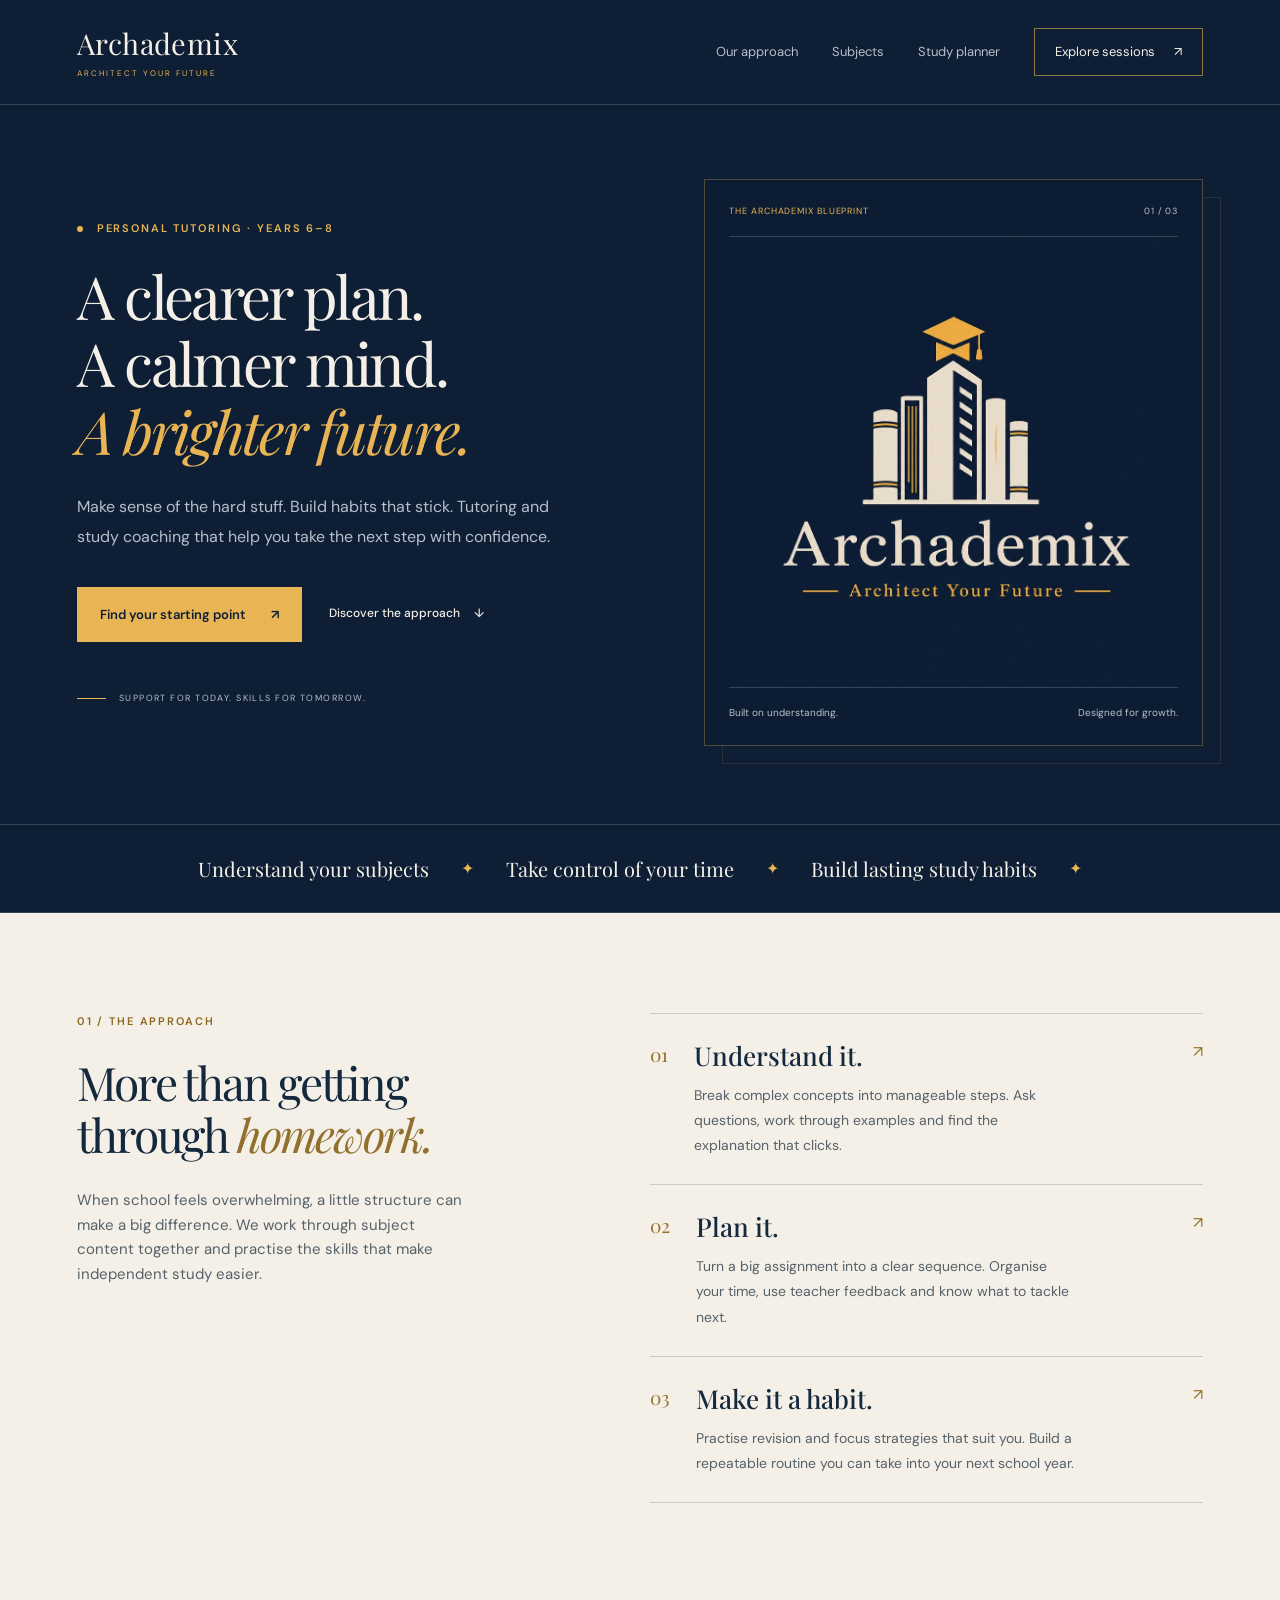
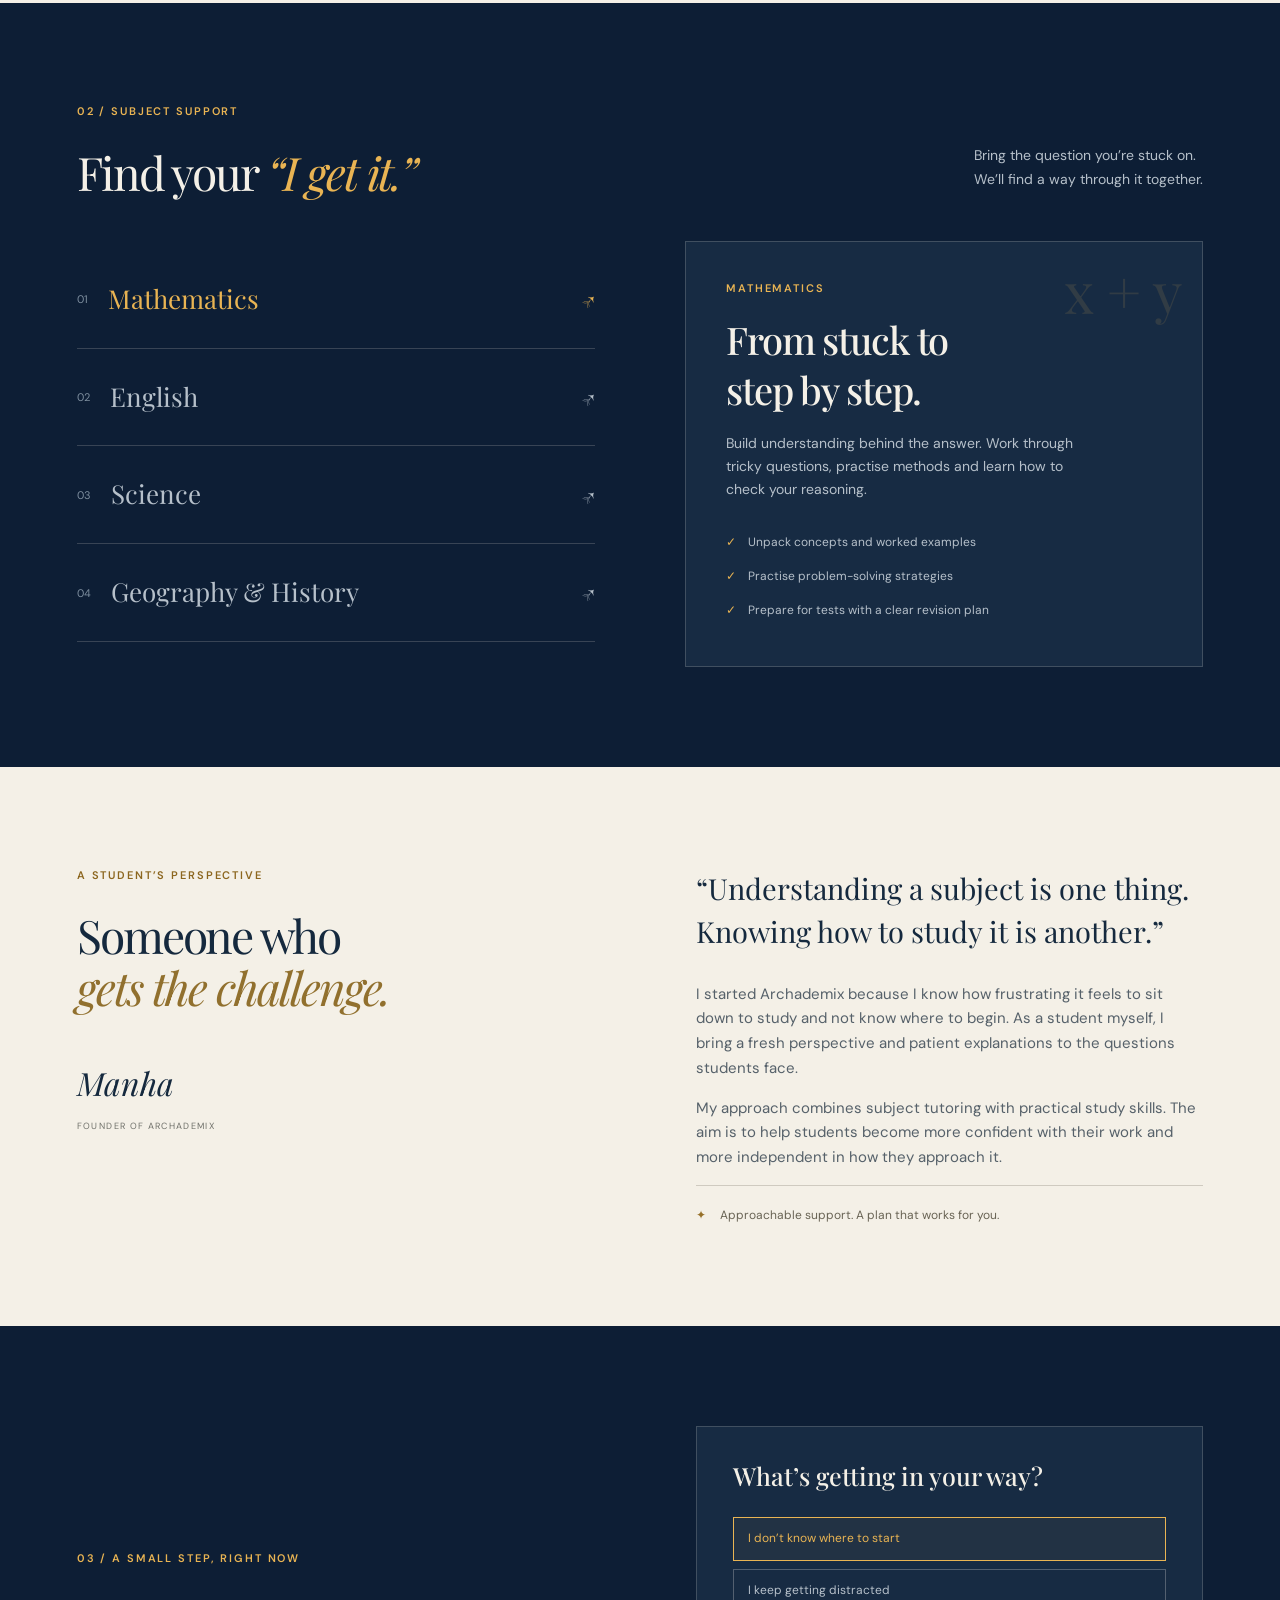
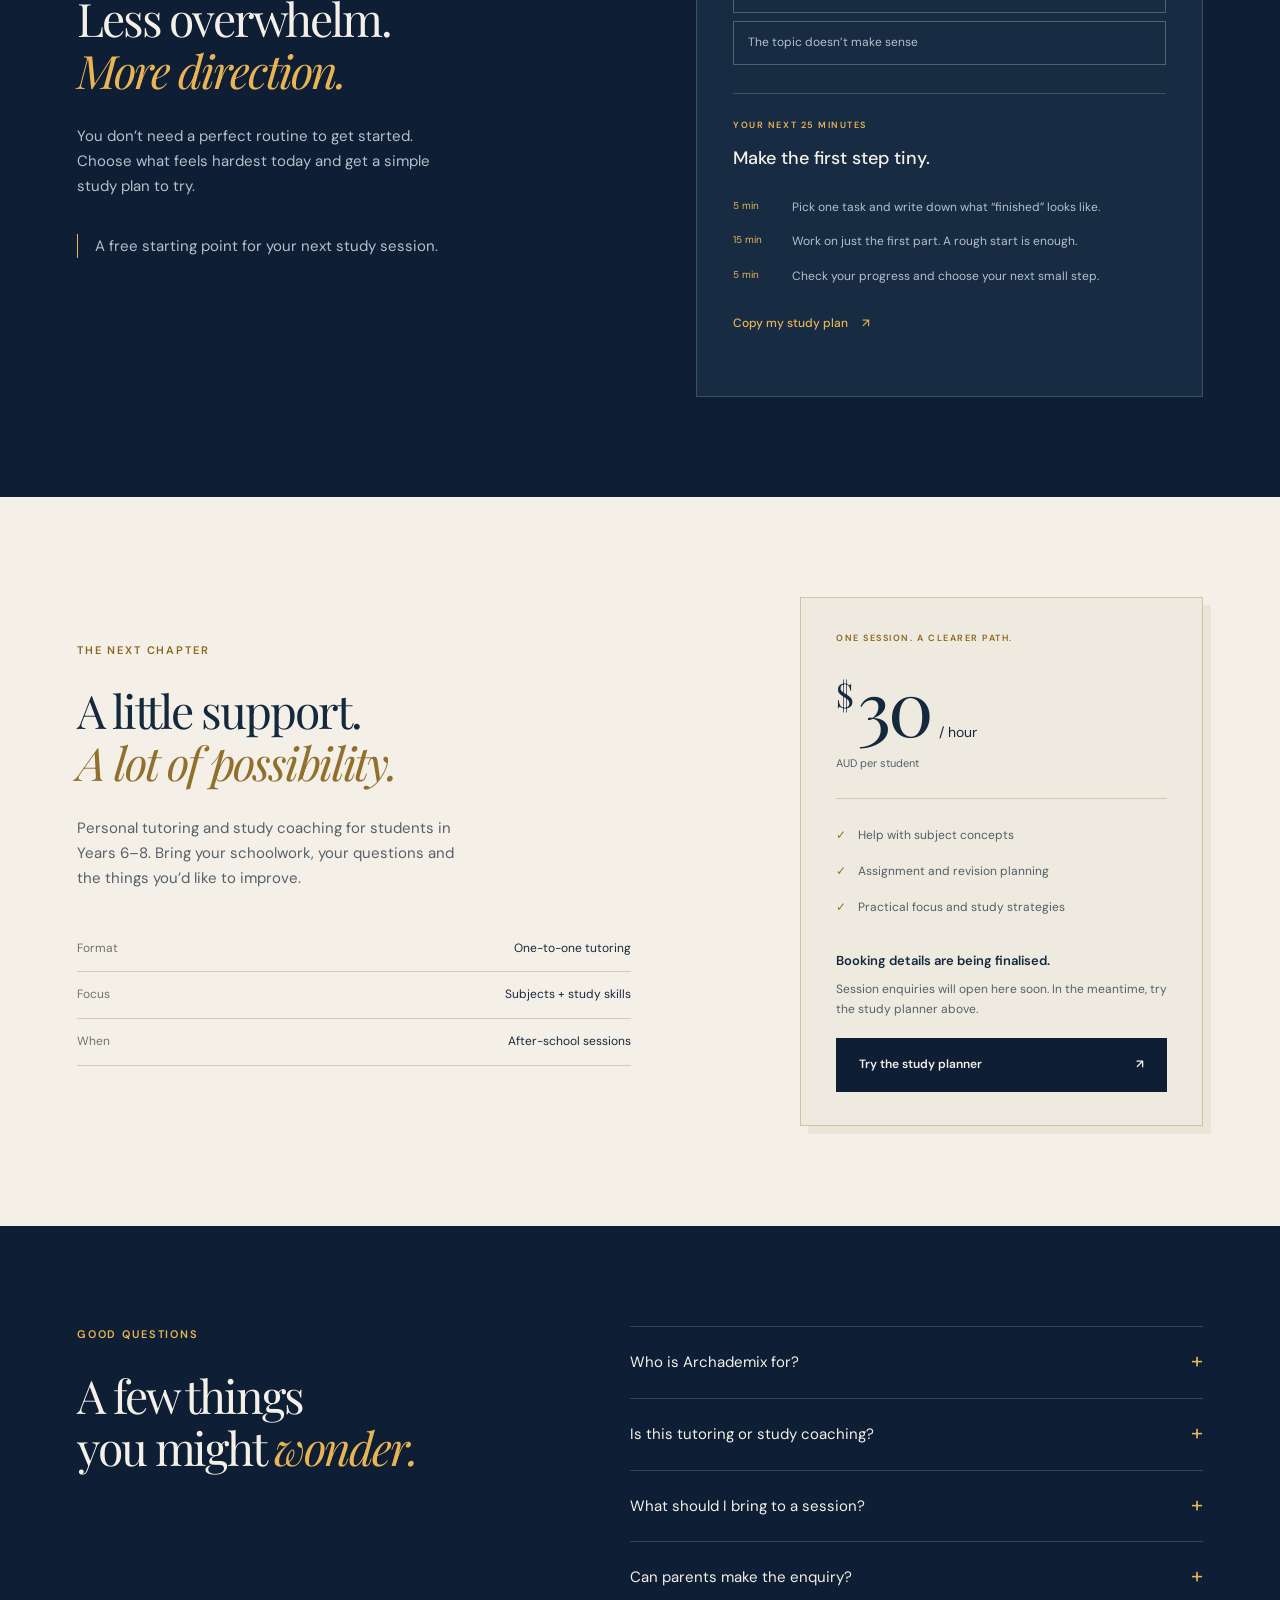
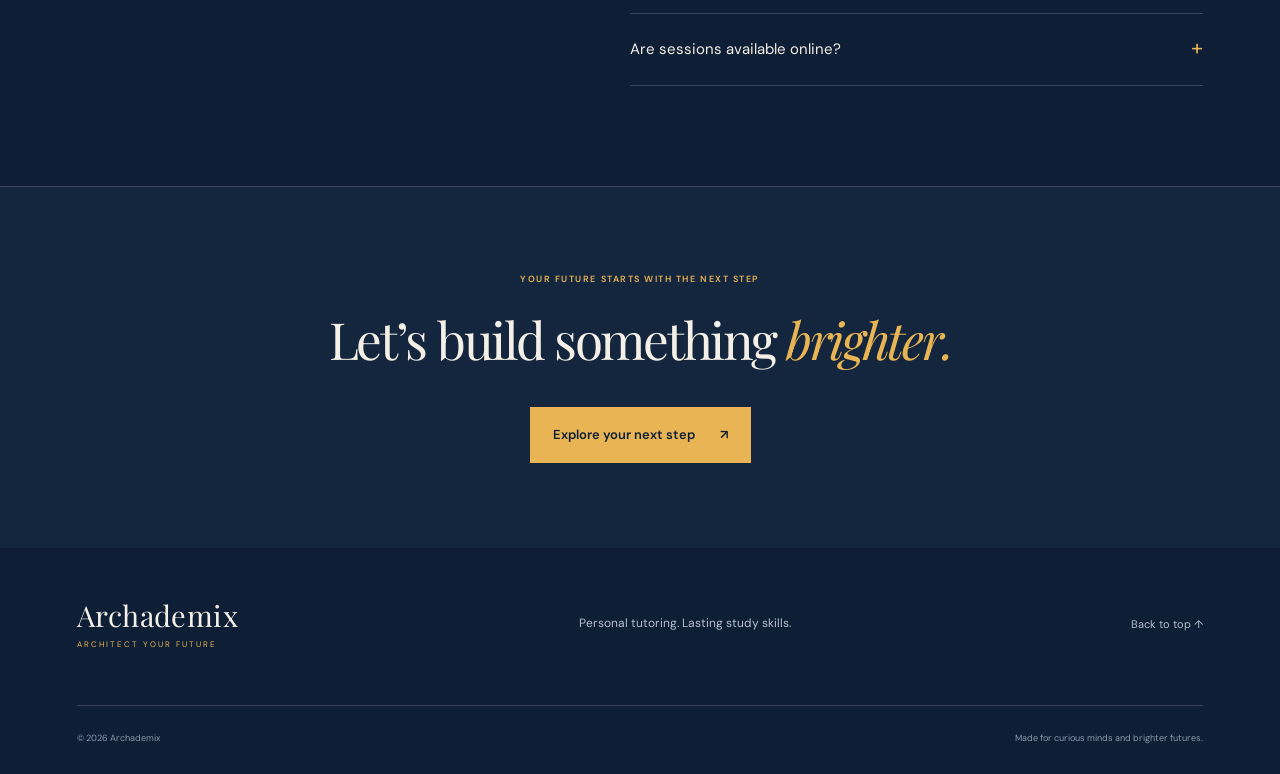
==== index.html @ 052a2790 "Build Archademix tutoring website with branded responsive design" ====
<!doctype html>
<html lang="en-AU">
<head>
  <meta charset="utf-8">
  <meta name="viewport" content="width=device-width, initial-scale=1">
  <meta name="theme-color" content="#0d1e35">
  <meta name="description" content="Archademix combines personal tutoring with study coaching for Years 6–8. Understand your subjects, organise assignments and build confidence.">
  <meta property="og:title" content="Archademix | Architect your future">
  <meta property="og:description" content="A clearer plan. A calmer mind. Tutoring and study coaching for Years 6–8.">
  <meta property="og:type" content="website">
  <meta property="og:url" content="https://mdabashar.github.io/archademix/">
  <meta property="og:image" content="https://mdabashar.github.io/archademix/assets/archademix-logo.jpg">
  <title>Archademix | Architect your future</title>
  <link rel="icon" href="assets/archademix-logo.jpg" type="image/jpeg">
  <link rel="stylesheet" href="styles.css">
  <script src="script.js" defer></script>
</head>
<body>
  <a class="skip-link" href="#main">Skip to content</a>
  <header class="site-header">
    <a class="wordmark" href="#home" aria-label="Archademix home">Archademix<span>ARCHITECT YOUR FUTURE</span></a>
    <button class="menu-toggle" aria-expanded="false" aria-controls="navigation">Menu <span aria-hidden="true">☰</span></button>
    <nav id="navigation" aria-label="Main navigation">
      <a href="#approach">Our approach</a><a href="#subjects">Subjects</a><a href="#study-plan">Study planner</a><a class="nav-cta" href="#sessions">Explore sessions <span aria-hidden="true">↗</span></a>
    </nav>
  </header>
  <main id="main">
    <section class="hero section-wrap" id="home">
      <div class="hero-copy">
        <p class="eyebrow"><span class="gold-dot"></span> PERSONAL TUTORING · YEARS 6–8</p>
        <h1>A clearer plan.<br>A calmer mind.<br><em>A brighter future.</em></h1>
        <p class="hero-description">Make sense of the hard stuff. Build habits that stick. Tutoring and study coaching that help you take the next step with confidence.</p>
        <div class="hero-actions"><a class="button button-gold" href="#sessions">Find your starting point <span aria-hidden="true">↗</span></a><a class="text-link" href="#approach">Discover the approach <span aria-hidden="true">↓</span></a></div>
        <div class="hero-caption"><span class="caption-line"></span> SUPPORT FOR TODAY. SKILLS FOR TOMORROW.</div>
      </div>
      <div class="hero-art">
        <div class="art-top"><span>THE ARCHademix BLUEPRINT</span><span aria-hidden="true">01 / 03</span></div>
        <img src="assets/archademix-logo.jpg" width="920" height="920" alt="Archademix logo: a gold graduation cap above an ivory tower of books, with the words Architect Your Future" fetchpriority="high">
        <div class="art-bottom"><span>Built on understanding.</span><span>Designed for growth.</span></div>
      </div>
    </section>
    <div class="promise-strip"><span>Understand your subjects</span><span aria-hidden="true">✦</span><span>Take control of your time</span><span aria-hidden="true">✦</span><span>Build lasting study habits</span><span aria-hidden="true">✦</span></div>
    <section class="approach section-wrap light-section" id="approach">
      <div class="section-intro"><p class="eyebrow">01 / THE APPROACH</p><h2>More than getting<br>through <em>homework.</em></h2><p>When school feels overwhelming, a little structure can make a big difference. We work through subject content together and practise the skills that make independent study easier.</p></div>
      <div class="approach-steps">
        <article><span class="step-index">01</span><div><h3>Understand it.</h3><p>Break complex concepts into manageable steps. Ask questions, work through examples and find the explanation that clicks.</p></div><span class="step-symbol" aria-hidden="true">↗</span></article>
        <article><span class="step-index">02</span><div><h3>Plan it.</h3><p>Turn a big assignment into a clear sequence. Organise your time, use teacher feedback and know what to tackle next.</p></div><span class="step-symbol" aria-hidden="true">↗</span></article>
        <article><span class="step-index">03</span><div><h3>Make it a habit.</h3><p>Practise revision and focus strategies that suit you. Build a repeatable routine you can take into your next school year.</p></div><span class="step-symbol" aria-hidden="true">↗</span></article>
      </div>
    </section>
    <section class="subjects section-wrap" id="subjects">
      <div class="section-heading"><div><p class="eyebrow">02 / SUBJECT SUPPORT</p><h2>Find your <em>“I get it.”</em></h2></div><p>Bring the question you’re stuck on.<br>We’ll find a way through it together.</p></div>
      <div class="subject-layout">
        <div class="subject-tabs" role="tablist" aria-label="Tutoring subjects">
          <button id="tab-maths" role="tab" aria-selected="true" aria-controls="subject-panel" data-subject="maths" tabindex="0"><span>01</span> Mathematics <span aria-hidden="true">↗</span></button>
          <button id="tab-english" role="tab" aria-selected="false" aria-controls="subject-panel" data-subject="english" tabindex="-1"><span>02</span> English <span aria-hidden="true">↗</span></button>
          <button id="tab-science" role="tab" aria-selected="false" aria-controls="subject-panel" data-subject="science" tabindex="-1"><span>03</span> Science <span aria-hidden="true">↗</span></button>
          <button id="tab-humanities" role="tab" aria-selected="false" aria-controls="subject-panel" data-subject="humanities" tabindex="-1"><span>04</span> Geography &amp; History <span aria-hidden="true">↗</span></button>
        </div>
        <div class="subject-panel" id="subject-panel" role="tabpanel" aria-labelledby="tab-maths" tabindex="0">
          <span class="subject-motif" aria-hidden="true">x + y</span><p class="eyebrow" id="subject-label">MATHEMATICS</p><h3 id="subject-title">From stuck to<br>step by step.</h3><p id="subject-description">Build understanding behind the answer. Work through tricky questions, practise methods and learn how to check your reasoning.</p><ul id="subject-list"><li>Unpack concepts and worked examples</li><li>Practise problem-solving strategies</li><li>Prepare for tests with a clear revision plan</li></ul>
        </div>
      </div>
    </section>
    <section class="founder section-wrap light-section" id="about">
      <div class="founder-heading"><p class="eyebrow">A STUDENT’S PERSPECTIVE</p><h2>Someone who<br><em>gets the challenge.</em></h2><div class="founder-signature">Manha<span>FOUNDER OF ARCHADEMIX</span></div></div>
      <div class="founder-story"><p class="large-copy">“Understanding a subject is one thing. Knowing how to study it is another.”</p><p>I started Archademix because I know how frustrating it feels to sit down to study and not know where to begin. As a student myself, I bring a fresh perspective and patient explanations to the questions students face.</p><p>My approach combines subject tutoring with practical study skills. The aim is to help students become more confident with their work and more independent in how they approach it.</p><div class="founder-note"><span aria-hidden="true">✦</span> Approachable support. A plan that works for you.</div></div>
    </section>
    <section class="planner section-wrap" id="study-plan">
      <div class="planner-copy"><p class="eyebrow">03 / A SMALL STEP, RIGHT NOW</p><h2>Less overwhelm.<br><em>More direction.</em></h2><p>You don’t need a perfect routine to get started. Choose what feels hardest today and get a simple study plan to try.</p><p class="planner-footnote">A free starting point for your next study session.</p></div>
      <div class="planner-tool"><h3>What’s getting in your way?</h3><div class="focus-options" role="group" aria-label="Choose your study challenge"><button class="selected" data-focus="start" aria-pressed="true">I don’t know where to start</button><button data-focus="focus" aria-pressed="false">I keep getting distracted</button><button data-focus="understand" aria-pressed="false">The topic doesn’t make sense</button></div><div class="plan-result" aria-live="polite"><p class="eyebrow">YOUR NEXT 25 MINUTES</p><h4 id="plan-title">Make the first step tiny.</h4><ol id="plan-steps"><li><span>5 min</span> Pick one task and write down what “finished” looks like.</li><li><span>15 min</span> Work on just the first part. A rough start is enough.</li><li><span>5 min</span> Check your progress and choose your next small step.</li></ol></div><button class="text-link copy-plan" id="copy-plan">Copy my study plan <span aria-hidden="true">↗</span></button><p class="copy-status" id="copy-status" role="status"></p></div>
    </section>
    <section class="sessions section-wrap light-section" id="sessions">
      <div class="sessions-copy"><p class="eyebrow">THE NEXT CHAPTER</p><h2>A little support.<br><em>A lot of possibility.</em></h2><p>Personal tutoring and study coaching for students in Years 6–8. Bring your schoolwork, your questions and the things you’d like to improve.</p><dl class="session-details"><div><dt>Format</dt><dd>One-to-one tutoring</dd></div><div><dt>Focus</dt><dd>Subjects + study skills</dd></div><div><dt>When</dt><dd>After-school sessions</dd></div></dl></div>
      <div class="pricing"><p class="eyebrow">ONE SESSION. A CLEARER PATH.</p><p class="price"><span>$</span>30<span>/ hour</span></p><p class="price-currency">AUD per student</p><hr><ul><li>Help with subject concepts</li><li>Assignment and revision planning</li><li>Practical focus and study strategies</li></ul><div id="contact-area"><p class="launch-note">Booking details are being finalised.</p><p class="launch-description">Session enquiries will open here soon. In the meantime, try the study planner above.</p><a class="button button-navy" href="#study-plan">Try the study planner <span aria-hidden="true">↗</span></a></div></div>
    </section>
    <section class="faq section-wrap" id="faq"><div><p class="eyebrow">GOOD QUESTIONS</p><h2>A few things<br>you might <em>wonder.</em></h2></div><div class="faq-list"><details><summary>Who is Archademix for?<span aria-hidden="true">+</span></summary><p>Students in Years 6–8 who would like support with their subjects, assignments, organisation or study routines. We start with what the student needs help with.</p></details><details><summary>Is this tutoring or study coaching?<span aria-hidden="true">+</span></summary><p>Both. Sessions combine explanations and practice in school subjects with ways to plan assignments, organise revision and build useful study habits.</p></details><details><summary>What should I bring to a session?<span aria-hidden="true">+</span></summary><p>Bring the schoolwork you’d like to focus on, relevant class notes, assignment instructions and any teacher feedback. A specific question or goal is a great starting point.</p></details><details><summary>Can parents make the enquiry?<span aria-hidden="true">+</span></summary><p>Yes. Parents and carers are welcome to discuss the student’s goals and session arrangements. Booking and contact information will be published here once finalised.</p></details><details><summary>Are sessions available online?<span aria-hidden="true">+</span></summary><p>The initial focus is face-to-face tutoring after school. Online sessions may be explored in the future. Please confirm the available format before arranging a session.</p></details></div></section>
    <section class="closing section-wrap"><p class="eyebrow">YOUR FUTURE STARTS WITH THE NEXT STEP</p><h2>Let’s build something <em>brighter.</em></h2><a class="button button-gold" href="#sessions">Explore your next step <span aria-hidden="true">↗</span></a></section>
  </main>
  <footer class="section-wrap"><a class="wordmark" href="#home">Archademix<span>ARCHITECT YOUR FUTURE</span></a><p>Personal tutoring. Lasting study skills.</p><a href="#home">Back to top ↑</a><div class="footer-bottom"><span>© <span id="year">2026</span> Archademix</span><span>Made for curious minds and brighter futures.</span></div></footer>
</body>
</html>
---- styles.css ----
@import url('https://fonts.googleapis.com/css2?family=DM+Sans:wght@400;500;600;700&family=Manrope:wght@400;500;600;700&family=Playfair+Display:ital,wght@0,400;0,500;0,600;1,400;1,500&display=swap');
:root{--navy:#0d1e35;--navy-light:#172b43;--ivory:#f4f0e7;--gold:#e9b453;--muted:#b6c0ca;--ink:#15293e;--line:rgba(238,233,223,.19);--serif:'Playfair Display',Georgia,serif;--sans:'DM Sans',Arial,sans-serif}
*{box-sizing:border-box}html{scroll-behavior:smooth;scroll-padding-top:100px}body{margin:0;background:var(--navy);color:var(--ivory);font-family:var(--sans);font-size:16px;line-height:1.65}button,a{-webkit-tap-highlight-color:transparent}button{font:inherit}a{color:inherit;text-decoration:none}button{cursor:pointer}button:focus-visible,a:focus-visible,summary:focus-visible,[tabindex]:focus-visible{outline:3px solid var(--gold);outline-offset:6px}h1,h2,h3,h4,p{margin-top:0}h1,h2{font-family:var(--serif);font-weight:400;letter-spacing:-.045em;line-height:1.13}h1{font-size:clamp(48px,4.65vw,76px);margin-bottom:28px}h2{font-size:clamp(39px,3.6vw,56px);margin-bottom:28px}h3{font-size:23px;line-height:1.3;font-weight:500}em{font-weight:400;color:var(--gold)}p{color:var(--muted)}.section-wrap{padding:100px max(6vw,calc((100vw - 1280px)/2));}.eyebrow{font-size:11px;font-weight:600;letter-spacing:.17em;line-height:1.6;color:var(--gold);margin-bottom:25px}.site-header{display:flex;justify-content:space-between;align-items:center;padding:26px 6vw;border-bottom:1px solid var(--line);background:var(--navy);gap:30px}.wordmark{font-family:var(--serif);font-size:29px;line-height:1.2;letter-spacing:.015em;white-space:nowrap}.wordmark span{display:block;font-family:var(--sans);font-size:8px;letter-spacing:.25em;color:var(--gold);margin-top:8px}.site-header nav{display:flex;align-items:center;gap:34px;font-size:13px}.site-header nav a:not(.nav-cta){color:var(--muted)}.site-header nav a:hover{color:var(--gold)}.nav-cta{border:1px solid rgba(233,180,83,.6);padding:12px 20px}.nav-cta span{margin-left:16px}.menu-toggle{display:none}.skip-link{position:absolute;top:-100px;left:20px;z-index:20;background:var(--gold);color:var(--navy);padding:12px}.skip-link:focus{top:10px}.hero{display:grid;grid-template-columns:1.1fr 1fr;gap:7%;align-items:center;padding-top:74px;padding-bottom:78px}.gold-dot{display:inline-block;width:6px;height:6px;background:var(--gold);border-radius:50%;margin-right:9px;vertical-align:middle}.hero-description{max-width:490px;font-size:16px;line-height:1.9}.hero-actions{display:flex;flex-wrap:wrap;gap:27px;align-items:center;margin-top:34px}.button{display:inline-flex;align-items:center;justify-content:space-between;gap:25px;padding:16px 22px;font-size:13px;font-weight:600;border:1px solid transparent;transition:background .2s,transform .2s}.button:hover{transform:translateY(-2px)}.button-gold{background:var(--gold);color:var(--navy)}.button-gold:hover{background:#f2c475}.text-link{display:inline-flex;gap:14px;align-items:center;font-size:12px;font-weight:500;border:0;background:none;color:var(--ivory);padding:0;transition:color .2s}.text-link:hover{color:var(--gold)}.hero-caption{display:flex;gap:13px;align-items:center;font-size:9px;letter-spacing:.16em;color:var(--muted);margin-top:49px}.caption-line{width:29px;height:1px;background:var(--gold)}.hero-art{position:relative;border:1px solid rgba(233,180,83,.3);padding:24px;background:#0c1d33;box-shadow:18px 18px 0 -1px var(--navy),18px 18px 0 0 rgba(233,180,83,.13)}.hero-art img{display:block;width:100%;height:auto}.art-top,.art-bottom{display:flex;justify-content:space-between;gap:15px;font-size:9px;letter-spacing:.1em;color:#bbc1c7}.art-top{text-transform:uppercase;border-bottom:1px solid var(--line);padding-bottom:17px}.art-top span:first-child{color:var(--gold)}.art-bottom{border-top:1px solid var(--line);padding-top:17px;font-size:10px;letter-spacing:0}.promise-strip{border-top:1px solid var(--line);border-bottom:1px solid var(--line);display:flex;gap:32px;align-items:center;justify-content:center;padding:27px 5vw;font-family:var(--serif);font-size:20px}.promise-strip span:nth-child(even){color:var(--gold);font-size:16px}.light-section{background:var(--ivory);color:var(--ink)}.light-section p{color:#56616a}.light-section .eyebrow{color:#8c661f}.light-section em{color:#91702e}.approach{display:grid;grid-template-columns:1fr 1.2fr;gap:10%}.section-intro>p:last-child{max-width:390px;font-size:15px}.approach-steps article{display:flex;gap:26px;border-top:1px solid #cfcac0;padding:25px 0 26px}.approach-steps article:last-child{border-bottom:1px solid #cfcac0}.step-index{font-family:var(--serif);font-size:19px;color:#967029}.step-symbol{margin-left:auto;color:#967029}.approach-steps h3{font-family:var(--serif);font-size:26px;margin:0 0 10px}.approach-steps p{font-size:14px;line-height:1.8;margin:0;max-width:380px}.section-heading{display:flex;justify-content:space-between;align-items:flex-end;gap:45px;margin-bottom:43px}.section-heading h2{margin-bottom:0}.section-heading>p{font-size:14px;margin:0 0 7px}.subject-layout{display:grid;grid-template-columns:1fr 1fr;gap:8%}.subject-tabs{padding-top:10px;display:flex;flex-direction:column}.subject-tabs button{display:flex;align-items:center;gap:20px;background:transparent;color:var(--muted);border:0;border-bottom:1px solid var(--line);padding:27px 0;text-align:left;font-family:var(--serif);font-size:26px;transition:color .2s}.subject-tabs button>span:first-child{font-family:var(--sans);font-size:11px;color:#7e8f9f}.subject-tabs button>span:last-child{margin-left:auto;font-size:21px}.subject-tabs button[aria-selected=true]{color:var(--gold)}.subject-tabs button:hover{color:var(--ivory)}.subject-panel{position:relative;overflow:hidden;background:var(--navy-light);border:1px solid var(--line);padding:38px 40px;min-height:365px}.subject-panel h3{font-family:var(--serif);font-size:38px;letter-spacing:-.03em;margin-bottom:18px}.subject-panel p:not(.eyebrow){font-size:14px;max-width:370px}.subject-panel .eyebrow{margin-bottom:18px}.subject-panel ul,.pricing ul{list-style:none;padding:0;margin:25px 0 0}.subject-panel li{font-size:12px;color:var(--muted);padding:7px 0}.subject-panel li:before,.pricing li:before{content:'✓';color:var(--gold);margin-right:12px}.subject-motif{position:absolute;right:20px;top:5px;font-family:var(--serif);font-size:58px;line-height:1.5;opacity:.12;color:var(--gold);pointer-events:none}.founder{display:grid;grid-template-columns:1fr 1fr;gap:10%}.founder-signature{font-family:var(--serif);font-size:32px;font-style:italic;margin-top:44px}.founder-signature span{display:block;font-family:var(--sans);font-style:normal;font-size:9px;letter-spacing:.15em;margin-top:9px;color:#70716b}.founder-story p{font-size:15px}.founder-story .large-copy{font-family:var(--serif);font-size:29px;line-height:1.5;color:var(--ink);margin-bottom:28px}.founder-note{border-top:1px solid #cfcac0;padding-top:20px;font-size:12px;color:#686354}.founder-note span{color:#967029;margin-right:11px}.planner{display:grid;grid-template-columns:1fr 1fr;gap:10%;align-items:center}.planner-copy>p:not(.eyebrow){max-width:390px;font-size:15px}.planner-copy .planner-footnote{border-left:1px solid var(--gold);padding-left:17px;margin-top:35px;font-size:12px;color:var(--muted)}.planner-tool{border:1px solid var(--line);padding:33px 36px;background:var(--navy-light)}.planner-tool h3{font-family:var(--serif);font-size:25px}.focus-options{display:flex;flex-direction:column;gap:8px}.focus-options button{border:1px solid #536070;background:none;color:var(--muted);text-align:left;padding:11px 14px;font-size:12px}.focus-options button.selected{color:var(--gold);border-color:var(--gold);background:rgba(233,180,83,.05)}.focus-options button:hover{border-color:var(--ivory)}.plan-result{margin-top:28px;border-top:1px solid var(--line);padding-top:24px}.plan-result .eyebrow{font-size:9px;margin-bottom:12px}.plan-result h4{font-size:18px;font-weight:500}.plan-result ol{list-style:none;margin:0 0 22px;padding:0}.plan-result li{font-size:12px;color:var(--muted);display:grid;grid-template-columns:44px 1fr;gap:15px;margin:15px 0}.plan-result li span{color:var(--gold);font-size:10px}.copy-plan{color:var(--gold)}.copy-status{font-size:11px;min-height:18px;margin:10px 0 0;color:var(--gold)}.sessions{display:grid;grid-template-columns:1.1fr .8fr;gap:15%;align-items:center}.sessions-copy>p:not(.eyebrow){max-width:400px;font-size:15px}.session-details{margin-top:35px}.session-details div{display:flex;justify-content:space-between;border-bottom:1px solid #d0ccc1;padding:13px 0;font-size:12px;gap:20px}.session-details dt{color:#6e746f}.session-details dd{margin:0;text-align:right}.pricing{border:1px solid #d0c2a3;padding:33px 35px;background:#eeeadf;box-shadow:8px 8px 0 rgba(159,130,76,.1)}.pricing .eyebrow{font-size:9px;margin-bottom:22px}.pricing .price{font-family:var(--serif);font-size:76px;color:var(--ink);line-height:1;margin-bottom:10px;letter-spacing:-.04em}.price>span:first-child{font-size:34px;vertical-align:top;display:inline-block;margin-top:9px;margin-right:6px}.price>span:last-child{font-family:var(--sans);font-size:14px;letter-spacing:0;margin-left:8px}.pricing .price-currency{font-size:11px;margin-bottom:26px}.pricing hr{border:0;border-top:1px solid #cfc8b8}.pricing li{font-size:12px;padding:8px 0;color:#535f64}.pricing li:before{color:#967029}.pricing ul{margin:19px 0 25px}.pricing .launch-note{font-size:13px;font-weight:600;color:var(--ink);margin-bottom:8px}.pricing .launch-description{font-size:12px;margin-bottom:19px}.button-navy{background:var(--navy);color:var(--ivory);width:100%;font-size:12px}.button-navy:hover{background:var(--navy-light)}.faq{display:grid;grid-template-columns:1fr 1.3fr;gap:10%}.faq-list details{border-bottom:1px solid var(--line)}.faq-list details:first-child{border-top:1px solid var(--line)}.faq-list summary{cursor:pointer;list-style:none;display:flex;justify-content:space-between;gap:25px;padding:23px 0;font-size:15px}.faq-list summary::-webkit-details-marker{display:none}.faq-list summary span{color:var(--gold);font-size:22px;line-height:1}.faq-list details[open] summary span{transform:rotate(45deg)}.faq-list details p{font-size:13px;line-height:1.9;padding-right:30px;margin-bottom:25px}.closing{text-align:center;border-top:1px solid var(--line);background:#14263d;padding-top:85px;padding-bottom:85px}.closing h2{font-size:clamp(38px,4vw,62px)}.closing .eyebrow{font-size:9px}.closing .button{margin-top:10px}footer{display:flex;align-items:center;justify-content:space-between;gap:30px;flex-wrap:wrap;padding-top:50px!important;padding-bottom:28px!important}footer>p{font-size:12px;margin:0}footer>a:last-of-type{font-size:11px;color:var(--muted)}.footer-bottom{border-top:1px solid var(--line);display:flex;justify-content:space-between;gap:20px;width:100%;padding-top:25px;font-size:9px;color:#8a9aaa;margin-top:25px}
@media(min-width:1600px){.site-header{padding-left:max(6vw,calc((100vw - 1280px)/2));padding-right:max(6vw,calc((100vw - 1280px)/2))}}
@media(max-width:1000px){.site-header nav{gap:18px;font-size:12px}.section-wrap{padding:75px 6vw}.hero{gap:5%}h1{font-size:49px}.hero-actions{gap:18px}.hero-actions .button{font-size:12px}.hero-art{padding:17px}.art-top{font-size:7px}.art-bottom{font-size:8px}.hero-caption{font-size:8px}.promise-strip{font-size:17px;gap:21px}.subject-tabs button{font-size:22px}.subject-panel{padding:30px}.planner-tool{padding:28px}.sessions{gap:8%}.pricing{padding:28px}.approach,.founder,.planner,.faq{gap:7%}.step-symbol{display:none}}
@media(max-width:760px){html{scroll-padding-top:30px}.site-header{padding:22px 6vw;position:relative}.wordmark{font-size:25px}.menu-toggle{display:flex;align-items:center;gap:12px;border:1px solid var(--line);background:none;color:var(--ivory);padding:9px 12px;font-size:12px}.site-header nav{display:none;position:absolute;z-index:10;top:100%;left:0;width:100%;background:var(--navy-light);padding:26px 6vw;border-bottom:1px solid var(--line);align-items:stretch;flex-direction:column;gap:20px}.site-header nav.open{display:flex}.nav-cta{align-self:flex-start}.section-wrap{padding:64px 7vw}.hero{grid-template-columns:1fr;padding-top:52px;gap:42px}h1{font-size:clamp(43px,8.4vw,63px);margin-bottom:23px}h2{font-size:39px}.hero-description{font-size:15px;max-width:480px}.hero-actions{gap:23px;margin-top:26px}.hero-caption{margin-top:30px;letter-spacing:.12em}.hero-art{max-width:480px;width:100%;justify-self:center;padding:22px}.hero-art img{max-width:360px;margin:0 auto}.art-top{font-size:8px}.art-bottom{font-size:9px}.promise-strip{display:grid;grid-template-columns:1fr;padding:26px;text-align:center;gap:8px;font-size:17px}.promise-strip span:nth-child(even){display:none}.approach,.founder,.planner,.sessions,.faq{grid-template-columns:1fr;gap:35px}.section-intro>p:last-child{max-width:100%}.approach-steps p{max-width:100%}.section-heading{display:block;margin-bottom:32px}.section-heading>p{margin-top:20px}.subject-layout{grid-template-columns:1fr;gap:25px}.subject-tabs{display:grid;grid-template-columns:1fr 1fr;gap:0 20px}.subject-tabs button{font-family:var(--sans);font-size:13px;padding:17px 0;gap:9px}.subject-tabs button span:first-child{font-size:9px}.subject-tabs button span:last-child{font-size:14px}.subject-panel{padding:30px;min-height:360px}.subject-panel p:not(.eyebrow){max-width:100%}.founder-signature{margin-top:25px}.founder-story .large-copy{font-size:26px}.planner-copy>p:not(.eyebrow){max-width:100%}.planner-copy .planner-footnote{margin-top:22px}.planner-tool{padding:27px}.sessions-copy>p:not(.eyebrow){max-width:100%}.pricing{max-width:450px;width:100%;justify-self:center}.faq-list summary{font-size:14px}.closing h2{font-size:42px}footer{align-items:flex-start;gap:25px}footer>p{width:100%;order:2}footer>a:last-of-type{margin-left:auto;align-self:center}.footer-bottom{order:3;flex-direction:column;gap:8px;margin-top:0}}
@media(prefers-reduced-motion:reduce){html{scroll-behavior:auto}*,*:before,*:after{transition:none!important;animation:none!important}}
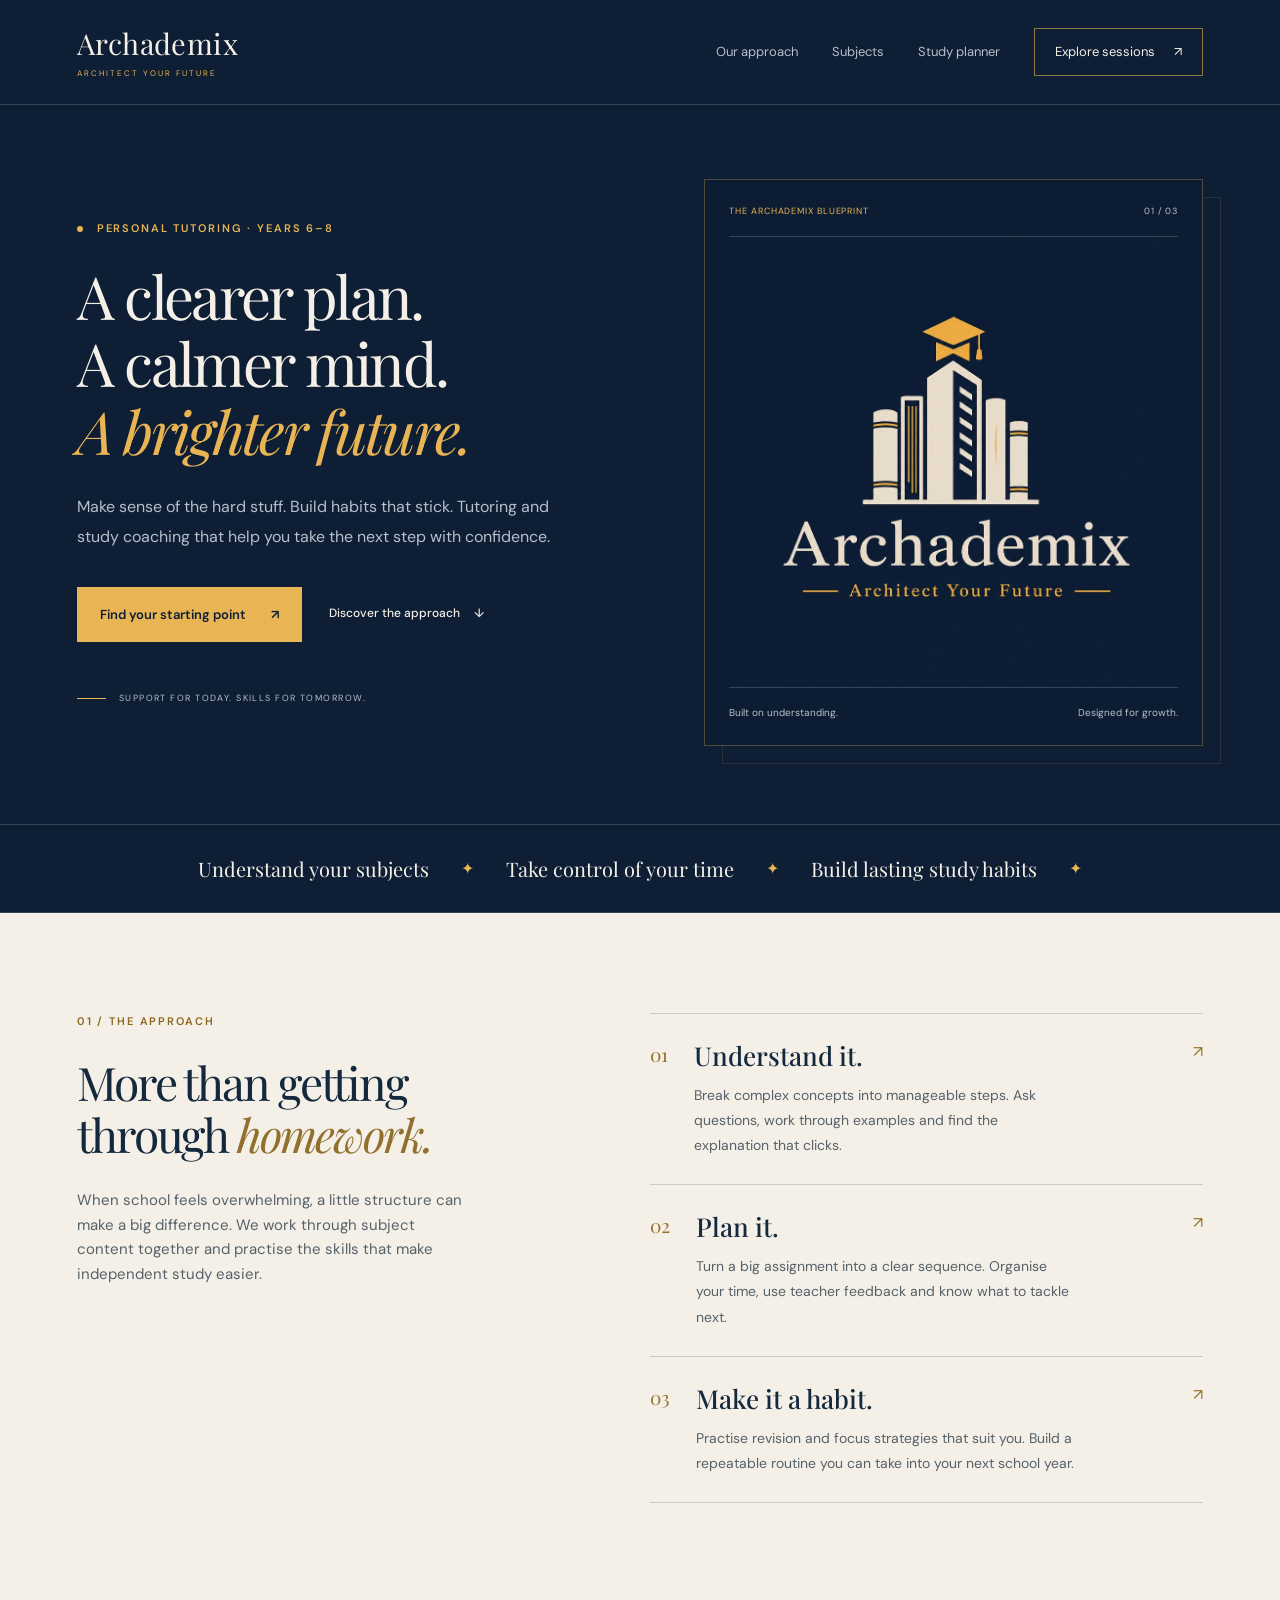
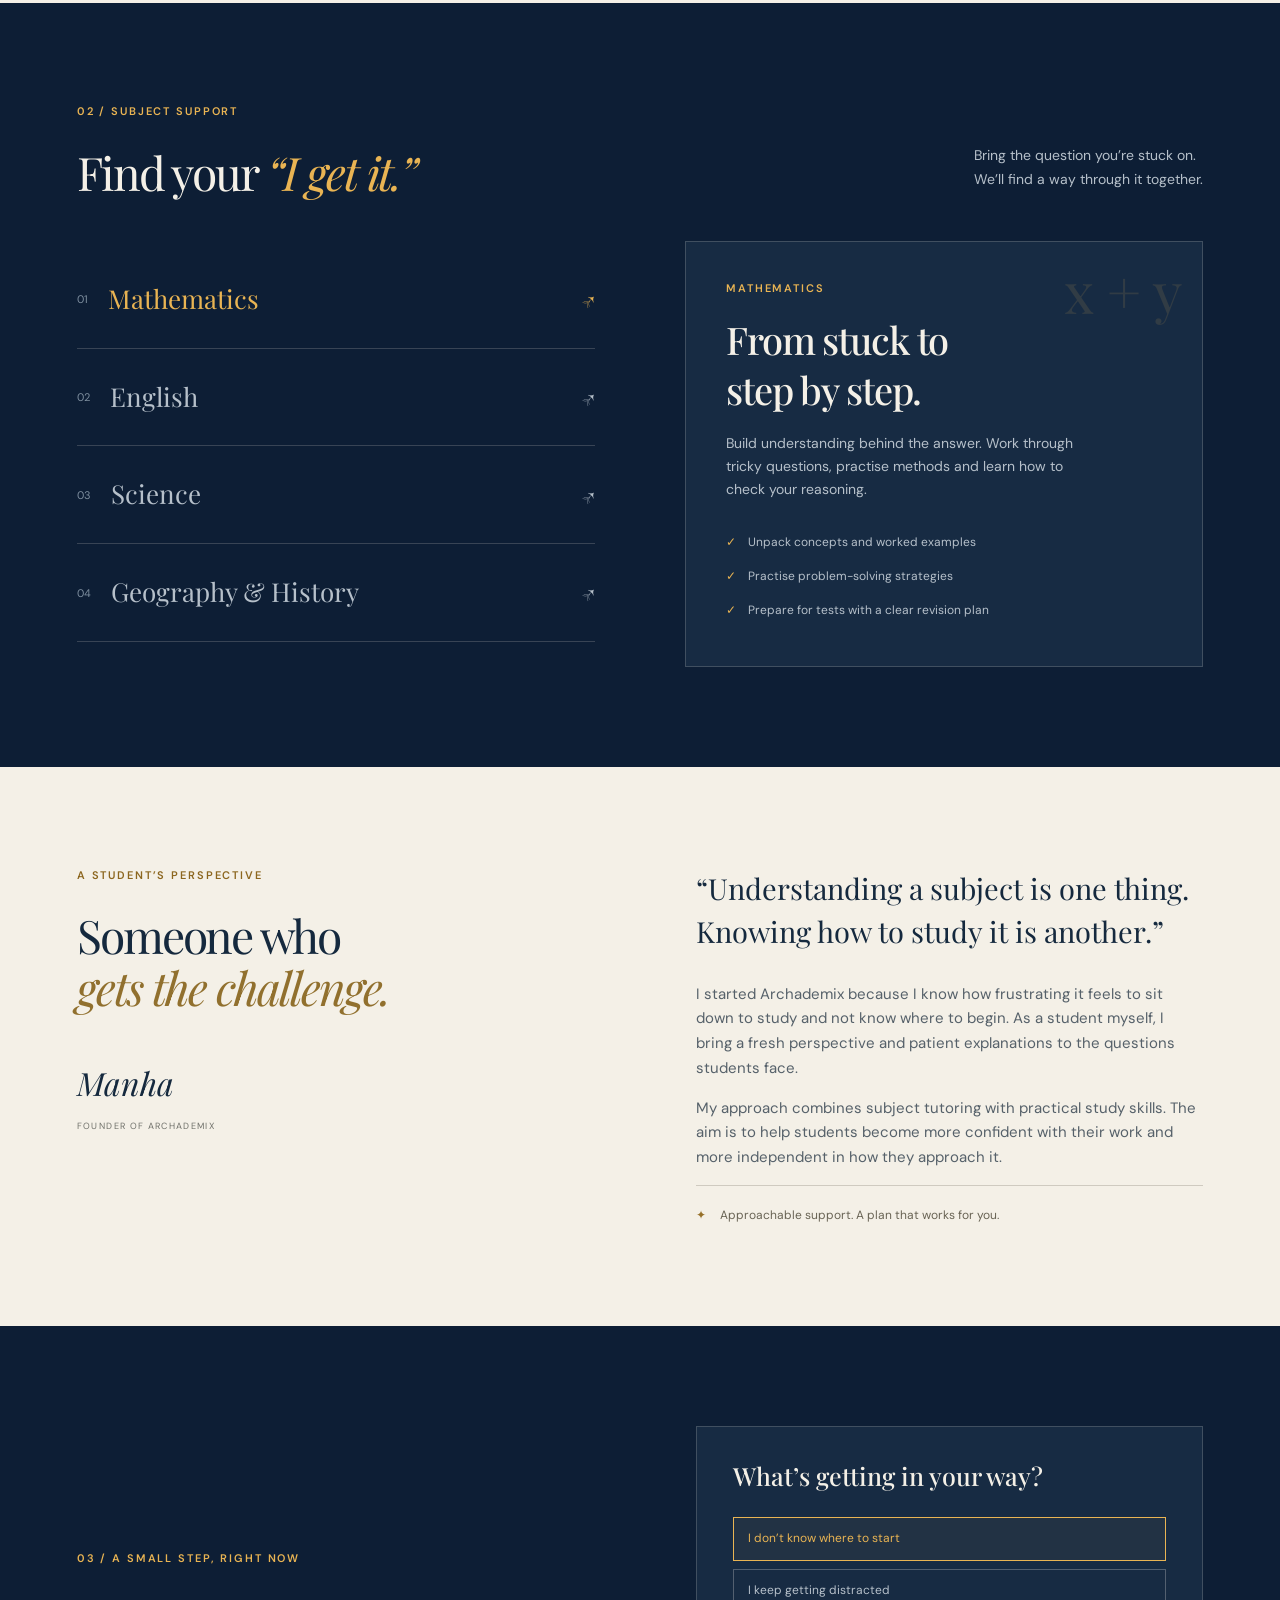
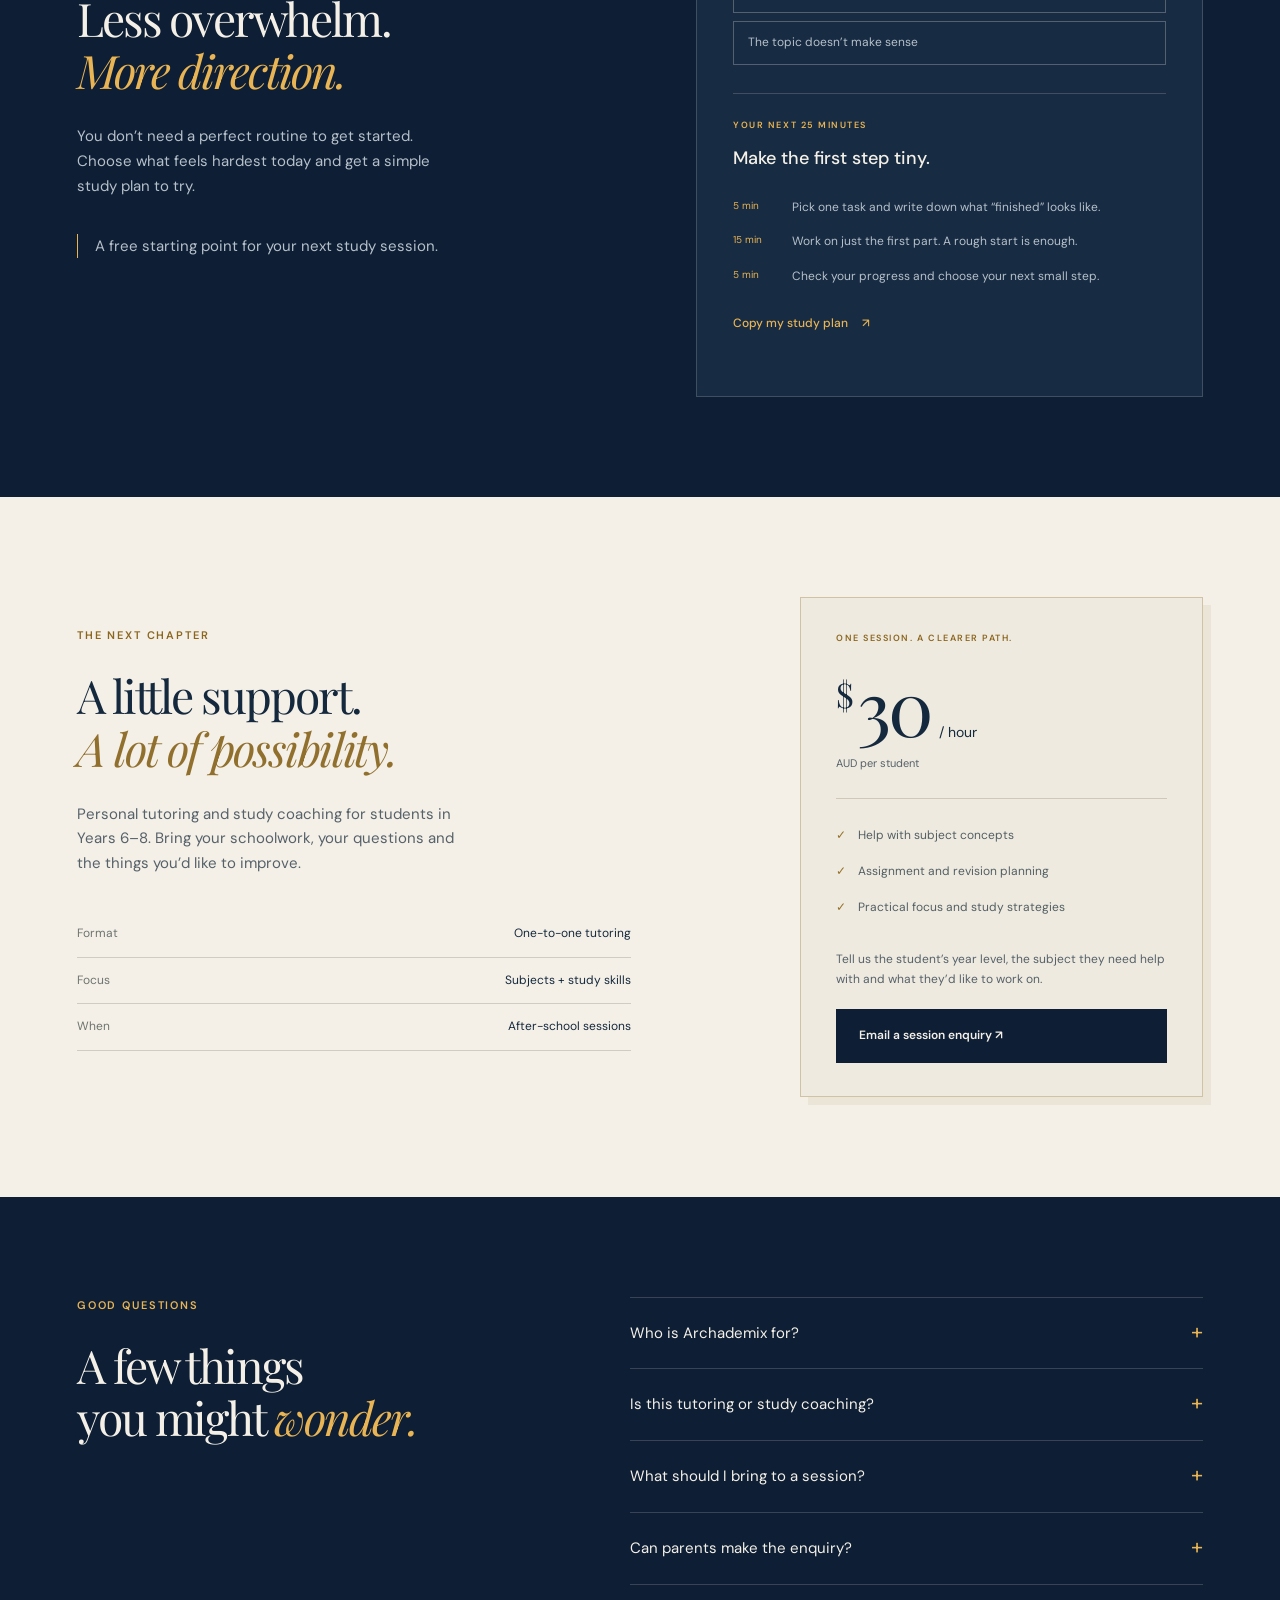
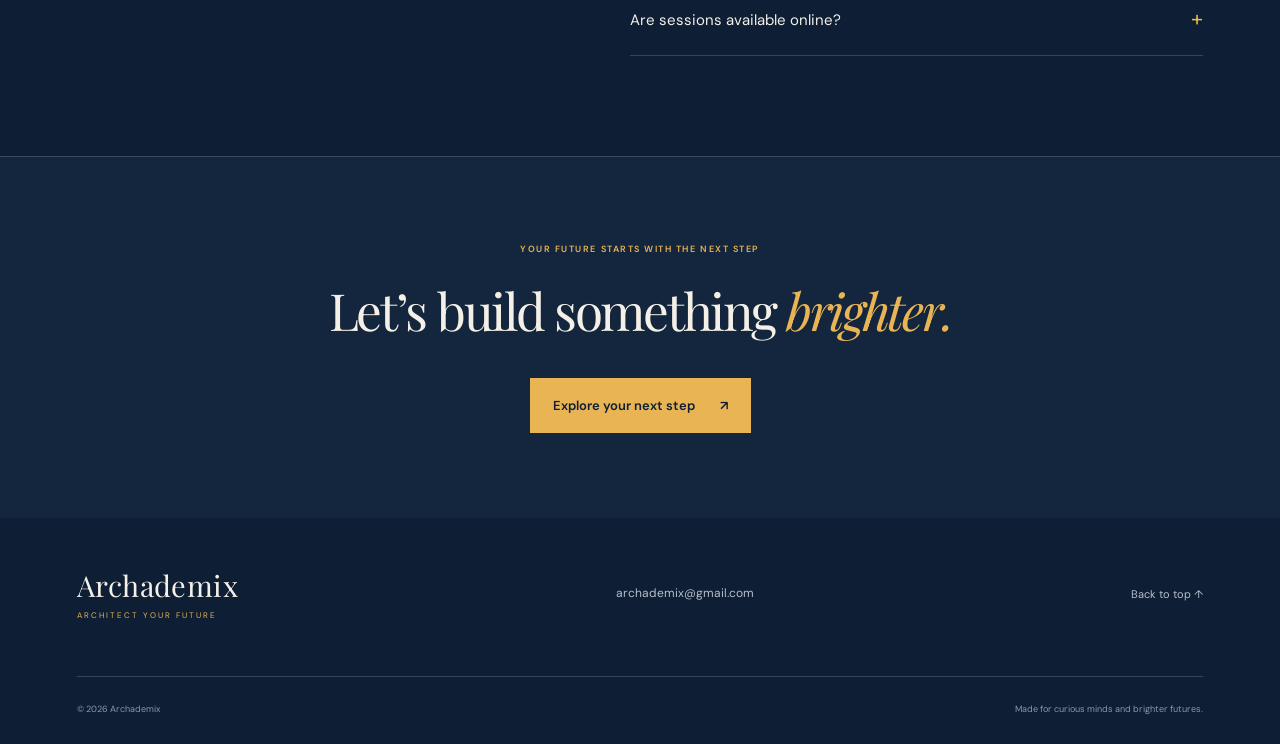
==== commit f8f80187: "Connect public session enquiries to archademix@gmail.com" ====
--- a/index.html
+++ b/index.html
@@ -1,82 +1,82 @@
-<!doctype html>
-<html lang="en-AU">
-<head>
-  <meta charset="utf-8">
-  <meta name="viewport" content="width=device-width, initial-scale=1">
-  <meta name="theme-color" content="#0d1e35">
-  <meta name="description" content="Archademix combines personal tutoring with study coaching for Years 6–8. Understand your subjects, organise assignments and build confidence.">
-  <meta property="og:title" content="Archademix | Architect your future">
-  <meta property="og:description" content="A clearer plan. A calmer mind. Tutoring and study coaching for Years 6–8.">
-  <meta property="og:type" content="website">
-  <meta property="og:url" content="https://mdabashar.github.io/archademix/">
-  <meta property="og:image" content="https://mdabashar.github.io/archademix/assets/archademix-logo.jpg">
-  <title>Archademix | Architect your future</title>
-  <link rel="icon" href="assets/archademix-logo.jpg" type="image/jpeg">
-  <link rel="stylesheet" href="styles.css">
-  <script src="script.js" defer></script>
-</head>
-<body>
-  <a class="skip-link" href="#main">Skip to content</a>
-  <header class="site-header">
-    <a class="wordmark" href="#home" aria-label="Archademix home">Archademix<span>ARCHITECT YOUR FUTURE</span></a>
-    <button class="menu-toggle" aria-expanded="false" aria-controls="navigation">Menu <span aria-hidden="true">☰</span></button>
-    <nav id="navigation" aria-label="Main navigation">
-      <a href="#approach">Our approach</a><a href="#subjects">Subjects</a><a href="#study-plan">Study planner</a><a class="nav-cta" href="#sessions">Explore sessions <span aria-hidden="true">↗</span></a>
-    </nav>
-  </header>
-  <main id="main">
-    <section class="hero section-wrap" id="home">
-      <div class="hero-copy">
-        <p class="eyebrow"><span class="gold-dot"></span> PERSONAL TUTORING · YEARS 6–8</p>
-        <h1>A clearer plan.<br>A calmer mind.<br><em>A brighter future.</em></h1>
-        <p class="hero-description">Make sense of the hard stuff. Build habits that stick. Tutoring and study coaching that help you take the next step with confidence.</p>
-        <div class="hero-actions"><a class="button button-gold" href="#sessions">Find your starting point <span aria-hidden="true">↗</span></a><a class="text-link" href="#approach">Discover the approach <span aria-hidden="true">↓</span></a></div>
-        <div class="hero-caption"><span class="caption-line"></span> SUPPORT FOR TODAY. SKILLS FOR TOMORROW.</div>
-      </div>
-      <div class="hero-art">
-        <div class="art-top"><span>THE ARCHademix BLUEPRINT</span><span aria-hidden="true">01 / 03</span></div>
-        <img src="assets/archademix-logo.jpg" width="920" height="920" alt="Archademix logo: a gold graduation cap above an ivory tower of books, with the words Architect Your Future" fetchpriority="high">
-        <div class="art-bottom"><span>Built on understanding.</span><span>Designed for growth.</span></div>
-      </div>
-    </section>
-    <div class="promise-strip"><span>Understand your subjects</span><span aria-hidden="true">✦</span><span>Take control of your time</span><span aria-hidden="true">✦</span><span>Build lasting study habits</span><span aria-hidden="true">✦</span></div>
-    <section class="approach section-wrap light-section" id="approach">
-      <div class="section-intro"><p class="eyebrow">01 / THE APPROACH</p><h2>More than getting<br>through <em>homework.</em></h2><p>When school feels overwhelming, a little structure can make a big difference. We work through subject content together and practise the skills that make independent study easier.</p></div>
-      <div class="approach-steps">
-        <article><span class="step-index">01</span><div><h3>Understand it.</h3><p>Break complex concepts into manageable steps. Ask questions, work through examples and find the explanation that clicks.</p></div><span class="step-symbol" aria-hidden="true">↗</span></article>
-        <article><span class="step-index">02</span><div><h3>Plan it.</h3><p>Turn a big assignment into a clear sequence. Organise your time, use teacher feedback and know what to tackle next.</p></div><span class="step-symbol" aria-hidden="true">↗</span></article>
-        <article><span class="step-index">03</span><div><h3>Make it a habit.</h3><p>Practise revision and focus strategies that suit you. Build a repeatable routine you can take into your next school year.</p></div><span class="step-symbol" aria-hidden="true">↗</span></article>
-      </div>
-    </section>
-    <section class="subjects section-wrap" id="subjects">
-      <div class="section-heading"><div><p class="eyebrow">02 / SUBJECT SUPPORT</p><h2>Find your <em>“I get it.”</em></h2></div><p>Bring the question you’re stuck on.<br>We’ll find a way through it together.</p></div>
-      <div class="subject-layout">
-        <div class="subject-tabs" role="tablist" aria-label="Tutoring subjects">
-          <button id="tab-maths" role="tab" aria-selected="true" aria-controls="subject-panel" data-subject="maths" tabindex="0"><span>01</span> Mathematics <span aria-hidden="true">↗</span></button>
-          <button id="tab-english" role="tab" aria-selected="false" aria-controls="subject-panel" data-subject="english" tabindex="-1"><span>02</span> English <span aria-hidden="true">↗</span></button>
-          <button id="tab-science" role="tab" aria-selected="false" aria-controls="subject-panel" data-subject="science" tabindex="-1"><span>03</span> Science <span aria-hidden="true">↗</span></button>
-          <button id="tab-humanities" role="tab" aria-selected="false" aria-controls="subject-panel" data-subject="humanities" tabindex="-1"><span>04</span> Geography &amp; History <span aria-hidden="true">↗</span></button>
-        </div>
-        <div class="subject-panel" id="subject-panel" role="tabpanel" aria-labelledby="tab-maths" tabindex="0">
-          <span class="subject-motif" aria-hidden="true">x + y</span><p class="eyebrow" id="subject-label">MATHEMATICS</p><h3 id="subject-title">From stuck to<br>step by step.</h3><p id="subject-description">Build understanding behind the answer. Work through tricky questions, practise methods and learn how to check your reasoning.</p><ul id="subject-list"><li>Unpack concepts and worked examples</li><li>Practise problem-solving strategies</li><li>Prepare for tests with a clear revision plan</li></ul>
-        </div>
-      </div>
-    </section>
-    <section class="founder section-wrap light-section" id="about">
-      <div class="founder-heading"><p class="eyebrow">A STUDENT’S PERSPECTIVE</p><h2>Someone who<br><em>gets the challenge.</em></h2><div class="founder-signature">Manha<span>FOUNDER OF ARCHADEMIX</span></div></div>
-      <div class="founder-story"><p class="large-copy">“Understanding a subject is one thing. Knowing how to study it is another.”</p><p>I started Archademix because I know how frustrating it feels to sit down to study and not know where to begin. As a student myself, I bring a fresh perspective and patient explanations to the questions students face.</p><p>My approach combines subject tutoring with practical study skills. The aim is to help students become more confident with their work and more independent in how they approach it.</p><div class="founder-note"><span aria-hidden="true">✦</span> Approachable support. A plan that works for you.</div></div>
-    </section>
-    <section class="planner section-wrap" id="study-plan">
-      <div class="planner-copy"><p class="eyebrow">03 / A SMALL STEP, RIGHT NOW</p><h2>Less overwhelm.<br><em>More direction.</em></h2><p>You don’t need a perfect routine to get started. Choose what feels hardest today and get a simple study plan to try.</p><p class="planner-footnote">A free starting point for your next study session.</p></div>
-      <div class="planner-tool"><h3>What’s getting in your way?</h3><div class="focus-options" role="group" aria-label="Choose your study challenge"><button class="selected" data-focus="start" aria-pressed="true">I don’t know where to start</button><button data-focus="focus" aria-pressed="false">I keep getting distracted</button><button data-focus="understand" aria-pressed="false">The topic doesn’t make sense</button></div><div class="plan-result" aria-live="polite"><p class="eyebrow">YOUR NEXT 25 MINUTES</p><h4 id="plan-title">Make the first step tiny.</h4><ol id="plan-steps"><li><span>5 min</span> Pick one task and write down what “finished” looks like.</li><li><span>15 min</span> Work on just the first part. A rough start is enough.</li><li><span>5 min</span> Check your progress and choose your next small step.</li></ol></div><button class="text-link copy-plan" id="copy-plan">Copy my study plan <span aria-hidden="true">↗</span></button><p class="copy-status" id="copy-status" role="status"></p></div>
-    </section>
-    <section class="sessions section-wrap light-section" id="sessions">
-      <div class="sessions-copy"><p class="eyebrow">THE NEXT CHAPTER</p><h2>A little support.<br><em>A lot of possibility.</em></h2><p>Personal tutoring and study coaching for students in Years 6–8. Bring your schoolwork, your questions and the things you’d like to improve.</p><dl class="session-details"><div><dt>Format</dt><dd>One-to-one tutoring</dd></div><div><dt>Focus</dt><dd>Subjects + study skills</dd></div><div><dt>When</dt><dd>After-school sessions</dd></div></dl></div>
-      <div class="pricing"><p class="eyebrow">ONE SESSION. A CLEARER PATH.</p><p class="price"><span>$</span>30<span>/ hour</span></p><p class="price-currency">AUD per student</p><hr><ul><li>Help with subject concepts</li><li>Assignment and revision planning</li><li>Practical focus and study strategies</li></ul><div id="contact-area"><p class="launch-note">Booking details are being finalised.</p><p class="launch-description">Session enquiries will open here soon. In the meantime, try the study planner above.</p><a class="button button-navy" href="#study-plan">Try the study planner <span aria-hidden="true">↗</span></a></div></div>
-    </section>
-    <section class="faq section-wrap" id="faq"><div><p class="eyebrow">GOOD QUESTIONS</p><h2>A few things<br>you might <em>wonder.</em></h2></div><div class="faq-list"><details><summary>Who is Archademix for?<span aria-hidden="true">+</span></summary><p>Students in Years 6–8 who would like support with their subjects, assignments, organisation or study routines. We start with what the student needs help with.</p></details><details><summary>Is this tutoring or study coaching?<span aria-hidden="true">+</span></summary><p>Both. Sessions combine explanations and practice in school subjects with ways to plan assignments, organise revision and build useful study habits.</p></details><details><summary>What should I bring to a session?<span aria-hidden="true">+</span></summary><p>Bring the schoolwork you’d like to focus on, relevant class notes, assignment instructions and any teacher feedback. A specific question or goal is a great starting point.</p></details><details><summary>Can parents make the enquiry?<span aria-hidden="true">+</span></summary><p>Yes. Parents and carers are welcome to discuss the student’s goals and session arrangements. Booking and contact information will be published here once finalised.</p></details><details><summary>Are sessions available online?<span aria-hidden="true">+</span></summary><p>The initial focus is face-to-face tutoring after school. Online sessions may be explored in the future. Please confirm the available format before arranging a session.</p></details></div></section>
-    <section class="closing section-wrap"><p class="eyebrow">YOUR FUTURE STARTS WITH THE NEXT STEP</p><h2>Let’s build something <em>brighter.</em></h2><a class="button button-gold" href="#sessions">Explore your next step <span aria-hidden="true">↗</span></a></section>
-  </main>
-  <footer class="section-wrap"><a class="wordmark" href="#home">Archademix<span>ARCHITECT YOUR FUTURE</span></a><p>Personal tutoring. Lasting study skills.</p><a href="#home">Back to top ↑</a><div class="footer-bottom"><span>© <span id="year">2026</span> Archademix</span><span>Made for curious minds and brighter futures.</span></div></footer>
-</body>
-</html>
+<!doctype html>
+<html lang="en-AU">
+<head>
+  <meta charset="utf-8">
+  <meta name="viewport" content="width=device-width, initial-scale=1">
+  <meta name="theme-color" content="#0d1e35">
+  <meta name="description" content="Archademix combines personal tutoring with study coaching for Years 6–8. Understand your subjects, organise assignments and build confidence.">
+  <meta property="og:title" content="Archademix | Architect your future">
+  <meta property="og:description" content="A clearer plan. A calmer mind. Tutoring and study coaching for Years 6–8.">
+  <meta property="og:type" content="website">
+  <meta property="og:url" content="https://mdabashar.github.io/archademix/">
+  <meta property="og:image" content="https://mdabashar.github.io/archademix/assets/archademix-logo.jpg">
+  <title>Archademix | Architect your future</title>
+  <link rel="icon" href="assets/archademix-logo.jpg" type="image/jpeg">
+  <link rel="stylesheet" href="styles.css">
+  <script src="script.js" defer></script>
+</head>
+<body>
+  <a class="skip-link" href="#main">Skip to content</a>
+  <header class="site-header">
+    <a class="wordmark" href="#home" aria-label="Archademix home">Archademix<span>ARCHITECT YOUR FUTURE</span></a>
+    <button class="menu-toggle" aria-expanded="false" aria-controls="navigation">Menu <span aria-hidden="true">☰</span></button>
+    <nav id="navigation" aria-label="Main navigation">
+      <a href="#approach">Our approach</a><a href="#subjects">Subjects</a><a href="#study-plan">Study planner</a><a class="nav-cta" href="#sessions">Explore sessions <span aria-hidden="true">↗</span></a>
+    </nav>
+  </header>
+  <main id="main">
+    <section class="hero section-wrap" id="home">
+      <div class="hero-copy">
+        <p class="eyebrow"><span class="gold-dot"></span> PERSONAL TUTORING · YEARS 6–8</p>
+        <h1>A clearer plan.<br>A calmer mind.<br><em>A brighter future.</em></h1>
+        <p class="hero-description">Make sense of the hard stuff. Build habits that stick. Tutoring and study coaching that help you take the next step with confidence.</p>
+        <div class="hero-actions"><a class="button button-gold" href="#sessions">Find your starting point <span aria-hidden="true">↗</span></a><a class="text-link" href="#approach">Discover the approach <span aria-hidden="true">↓</span></a></div>
+        <div class="hero-caption"><span class="caption-line"></span> SUPPORT FOR TODAY. SKILLS FOR TOMORROW.</div>
+      </div>
+      <div class="hero-art">
+        <div class="art-top"><span>THE ARCHademix BLUEPRINT</span><span aria-hidden="true">01 / 03</span></div>
+        <img src="assets/archademix-logo.jpg" width="920" height="920" alt="Archademix logo: a gold graduation cap above an ivory tower of books, with the words Architect Your Future" fetchpriority="high">
+        <div class="art-bottom"><span>Built on understanding.</span><span>Designed for growth.</span></div>
+      </div>
+    </section>
+    <div class="promise-strip"><span>Understand your subjects</span><span aria-hidden="true">✦</span><span>Take control of your time</span><span aria-hidden="true">✦</span><span>Build lasting study habits</span><span aria-hidden="true">✦</span></div>
+    <section class="approach section-wrap light-section" id="approach">
+      <div class="section-intro"><p class="eyebrow">01 / THE APPROACH</p><h2>More than getting<br>through <em>homework.</em></h2><p>When school feels overwhelming, a little structure can make a big difference. We work through subject content together and practise the skills that make independent study easier.</p></div>
+      <div class="approach-steps">
+        <article><span class="step-index">01</span><div><h3>Understand it.</h3><p>Break complex concepts into manageable steps. Ask questions, work through examples and find the explanation that clicks.</p></div><span class="step-symbol" aria-hidden="true">↗</span></article>
+        <article><span class="step-index">02</span><div><h3>Plan it.</h3><p>Turn a big assignment into a clear sequence. Organise your time, use teacher feedback and know what to tackle next.</p></div><span class="step-symbol" aria-hidden="true">↗</span></article>
+        <article><span class="step-index">03</span><div><h3>Make it a habit.</h3><p>Practise revision and focus strategies that suit you. Build a repeatable routine you can take into your next school year.</p></div><span class="step-symbol" aria-hidden="true">↗</span></article>
+      </div>
+    </section>
+    <section class="subjects section-wrap" id="subjects">
+      <div class="section-heading"><div><p class="eyebrow">02 / SUBJECT SUPPORT</p><h2>Find your <em>“I get it.”</em></h2></div><p>Bring the question you’re stuck on.<br>We’ll find a way through it together.</p></div>
+      <div class="subject-layout">
+        <div class="subject-tabs" role="tablist" aria-label="Tutoring subjects">
+          <button id="tab-maths" role="tab" aria-selected="true" aria-controls="subject-panel" data-subject="maths" tabindex="0"><span>01</span> Mathematics <span aria-hidden="true">↗</span></button>
+          <button id="tab-english" role="tab" aria-selected="false" aria-controls="subject-panel" data-subject="english" tabindex="-1"><span>02</span> English <span aria-hidden="true">↗</span></button>
+          <button id="tab-science" role="tab" aria-selected="false" aria-controls="subject-panel" data-subject="science" tabindex="-1"><span>03</span> Science <span aria-hidden="true">↗</span></button>
+          <button id="tab-humanities" role="tab" aria-selected="false" aria-controls="subject-panel" data-subject="humanities" tabindex="-1"><span>04</span> Geography &amp; History <span aria-hidden="true">↗</span></button>
+        </div>
+        <div class="subject-panel" id="subject-panel" role="tabpanel" aria-labelledby="tab-maths" tabindex="0">
+          <span class="subject-motif" aria-hidden="true">x + y</span><p class="eyebrow" id="subject-label">MATHEMATICS</p><h3 id="subject-title">From stuck to<br>step by step.</h3><p id="subject-description">Build understanding behind the answer. Work through tricky questions, practise methods and learn how to check your reasoning.</p><ul id="subject-list"><li>Unpack concepts and worked examples</li><li>Practise problem-solving strategies</li><li>Prepare for tests with a clear revision plan</li></ul>
+        </div>
+      </div>
+    </section>
+    <section class="founder section-wrap light-section" id="about">
+      <div class="founder-heading"><p class="eyebrow">A STUDENT’S PERSPECTIVE</p><h2>Someone who<br><em>gets the challenge.</em></h2><div class="founder-signature">Manha<span>FOUNDER OF ARCHADEMIX</span></div></div>
+      <div class="founder-story"><p class="large-copy">“Understanding a subject is one thing. Knowing how to study it is another.”</p><p>I started Archademix because I know how frustrating it feels to sit down to study and not know where to begin. As a student myself, I bring a fresh perspective and patient explanations to the questions students face.</p><p>My approach combines subject tutoring with practical study skills. The aim is to help students become more confident with their work and more independent in how they approach it.</p><div class="founder-note"><span aria-hidden="true">✦</span> Approachable support. A plan that works for you.</div></div>
+    </section>
+    <section class="planner section-wrap" id="study-plan">
+      <div class="planner-copy"><p class="eyebrow">03 / A SMALL STEP, RIGHT NOW</p><h2>Less overwhelm.<br><em>More direction.</em></h2><p>You don’t need a perfect routine to get started. Choose what feels hardest today and get a simple study plan to try.</p><p class="planner-footnote">A free starting point for your next study session.</p></div>
+      <div class="planner-tool"><h3>What’s getting in your way?</h3><div class="focus-options" role="group" aria-label="Choose your study challenge"><button class="selected" data-focus="start" aria-pressed="true">I don’t know where to start</button><button data-focus="focus" aria-pressed="false">I keep getting distracted</button><button data-focus="understand" aria-pressed="false">The topic doesn’t make sense</button></div><div class="plan-result" aria-live="polite"><p class="eyebrow">YOUR NEXT 25 MINUTES</p><h4 id="plan-title">Make the first step tiny.</h4><ol id="plan-steps"><li><span>5 min</span> Pick one task and write down what “finished” looks like.</li><li><span>15 min</span> Work on just the first part. A rough start is enough.</li><li><span>5 min</span> Check your progress and choose your next small step.</li></ol></div><button class="text-link copy-plan" id="copy-plan">Copy my study plan <span aria-hidden="true">↗</span></button><p class="copy-status" id="copy-status" role="status"></p></div>
+    </section>
+    <section class="sessions section-wrap light-section" id="sessions">
+      <div class="sessions-copy"><p class="eyebrow">THE NEXT CHAPTER</p><h2>A little support.<br><em>A lot of possibility.</em></h2><p>Personal tutoring and study coaching for students in Years 6–8. Bring your schoolwork, your questions and the things you’d like to improve.</p><dl class="session-details"><div><dt>Format</dt><dd>One-to-one tutoring</dd></div><div><dt>Focus</dt><dd>Subjects + study skills</dd></div><div><dt>When</dt><dd>After-school sessions</dd></div></dl></div>
+      <div class="pricing"><p class="eyebrow">ONE SESSION. A CLEARER PATH.</p><p class="price"><span>$</span>30<span>/ hour</span></p><p class="price-currency">AUD per student</p><hr><ul><li>Help with subject concepts</li><li>Assignment and revision planning</li><li>Practical focus and study strategies</li></ul><div id="contact-area"><p class="launch-note">Let’s find the right support.</p><p class="launch-description">Tell us the student’s year level, the subject they need help with and what they’d like to work on.</p><a class="button button-navy" href="mailto:archademix@gmail.com?subject=Archademix%20session%20enquiry">Email a session enquiry <span aria-hidden="true">↗</span></a></div></div>
+    </section>
+    <section class="faq section-wrap" id="faq"><div><p class="eyebrow">GOOD QUESTIONS</p><h2>A few things<br>you might <em>wonder.</em></h2></div><div class="faq-list"><details><summary>Who is Archademix for?<span aria-hidden="true">+</span></summary><p>Students in Years 6–8 who would like support with their subjects, assignments, organisation or study routines. We start with what the student needs help with.</p></details><details><summary>Is this tutoring or study coaching?<span aria-hidden="true">+</span></summary><p>Both. Sessions combine explanations and practice in school subjects with ways to plan assignments, organise revision and build useful study habits.</p></details><details><summary>What should I bring to a session?<span aria-hidden="true">+</span></summary><p>Bring the schoolwork you’d like to focus on, relevant class notes, assignment instructions and any teacher feedback. A specific question or goal is a great starting point.</p></details><details><summary>Can parents make the enquiry?<span aria-hidden="true">+</span></summary><p>Yes. Parents and carers are welcome to discuss the student’s goals and session arrangements. Email <a href="mailto:archademix@gmail.com">archademix@gmail.com</a> to discuss availability and arrange a session.</p></details><details><summary>Are sessions available online?<span aria-hidden="true">+</span></summary><p>The initial focus is face-to-face tutoring after school. Online sessions may be explored in the future. Please confirm the available format before arranging a session.</p></details></div></section>
+    <section class="closing section-wrap"><p class="eyebrow">YOUR FUTURE STARTS WITH THE NEXT STEP</p><h2>Let’s build something <em>brighter.</em></h2><a class="button button-gold" href="#sessions">Explore your next step <span aria-hidden="true">↗</span></a></section>
+  </main>
+  <footer class="section-wrap"><a class="wordmark" href="#home">Archademix<span>ARCHITECT YOUR FUTURE</span></a><p><a href="mailto:archademix@gmail.com">archademix@gmail.com</a></p><a href="#home">Back to top ↑</a><div class="footer-bottom"><span>© <span id="year">2026</span> Archademix</span><span>Made for curious minds and brighter futures.</span></div></footer>
+</body>
+</html>
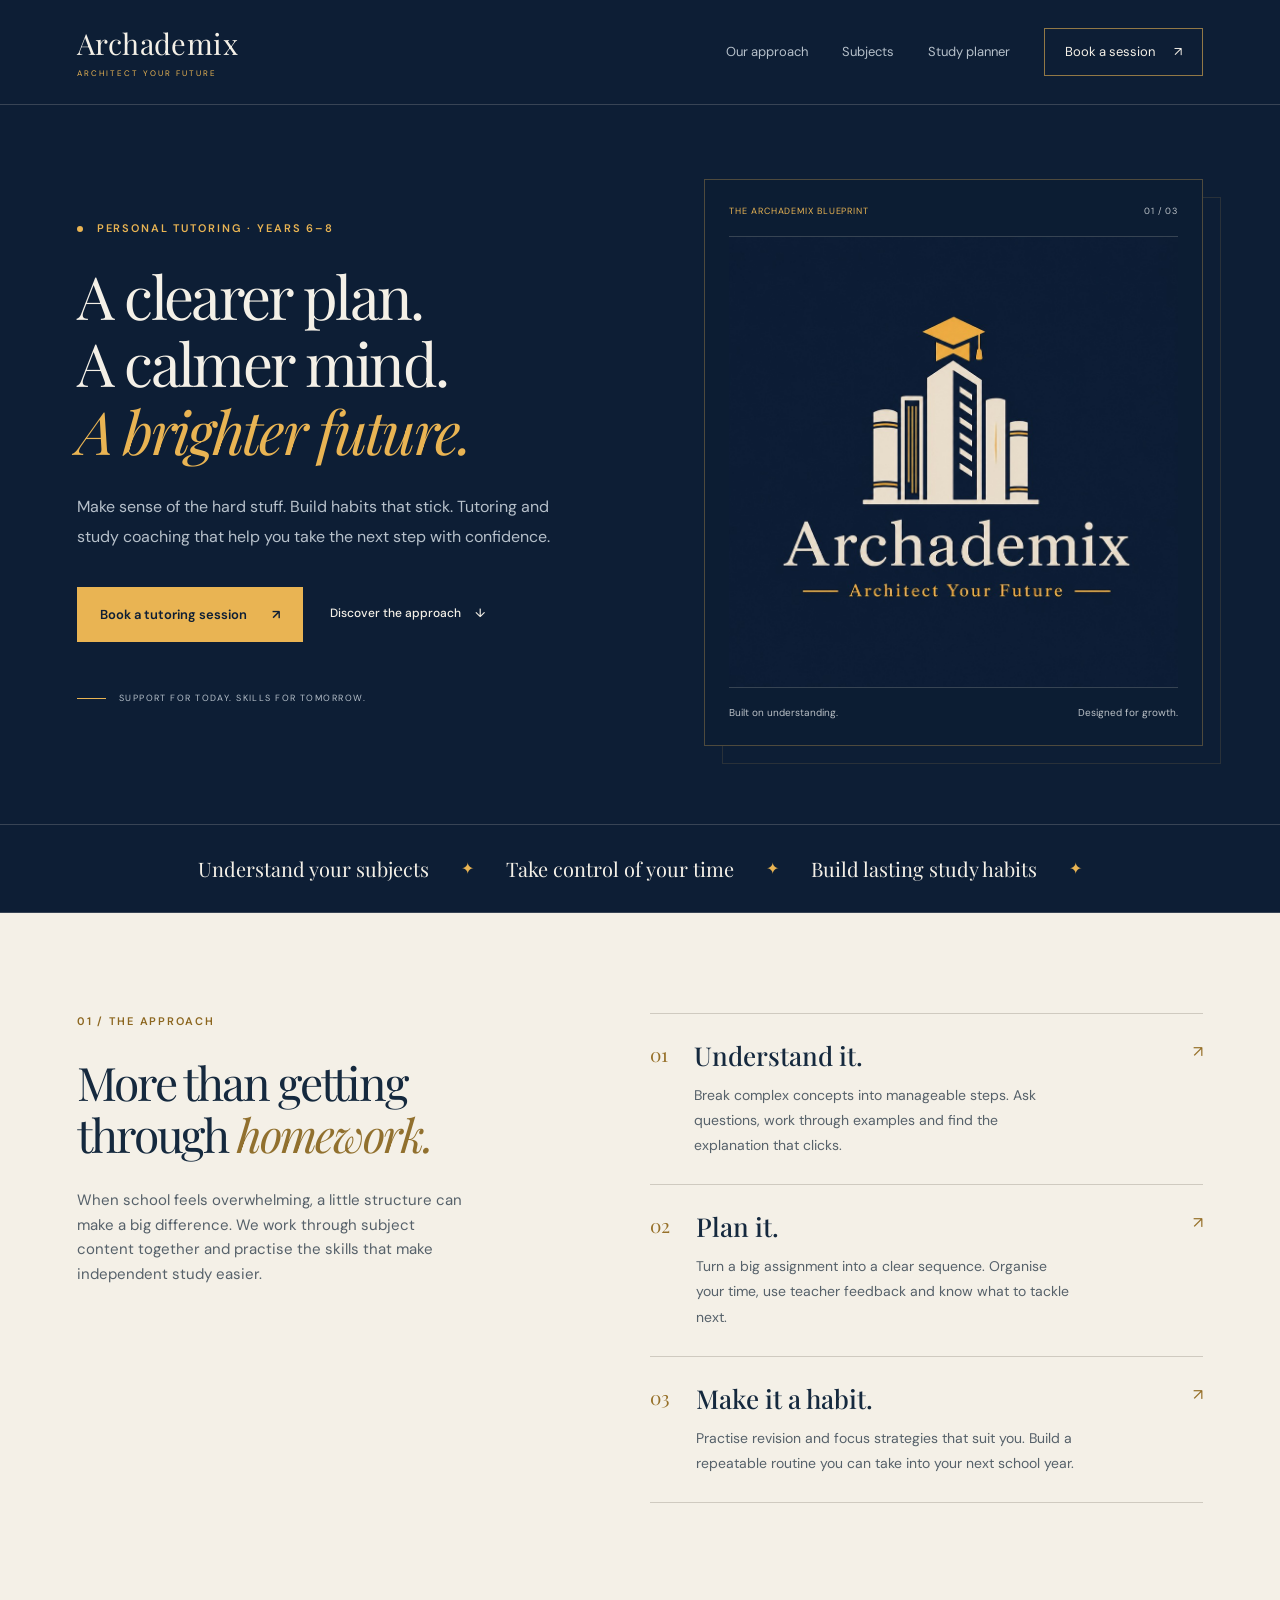
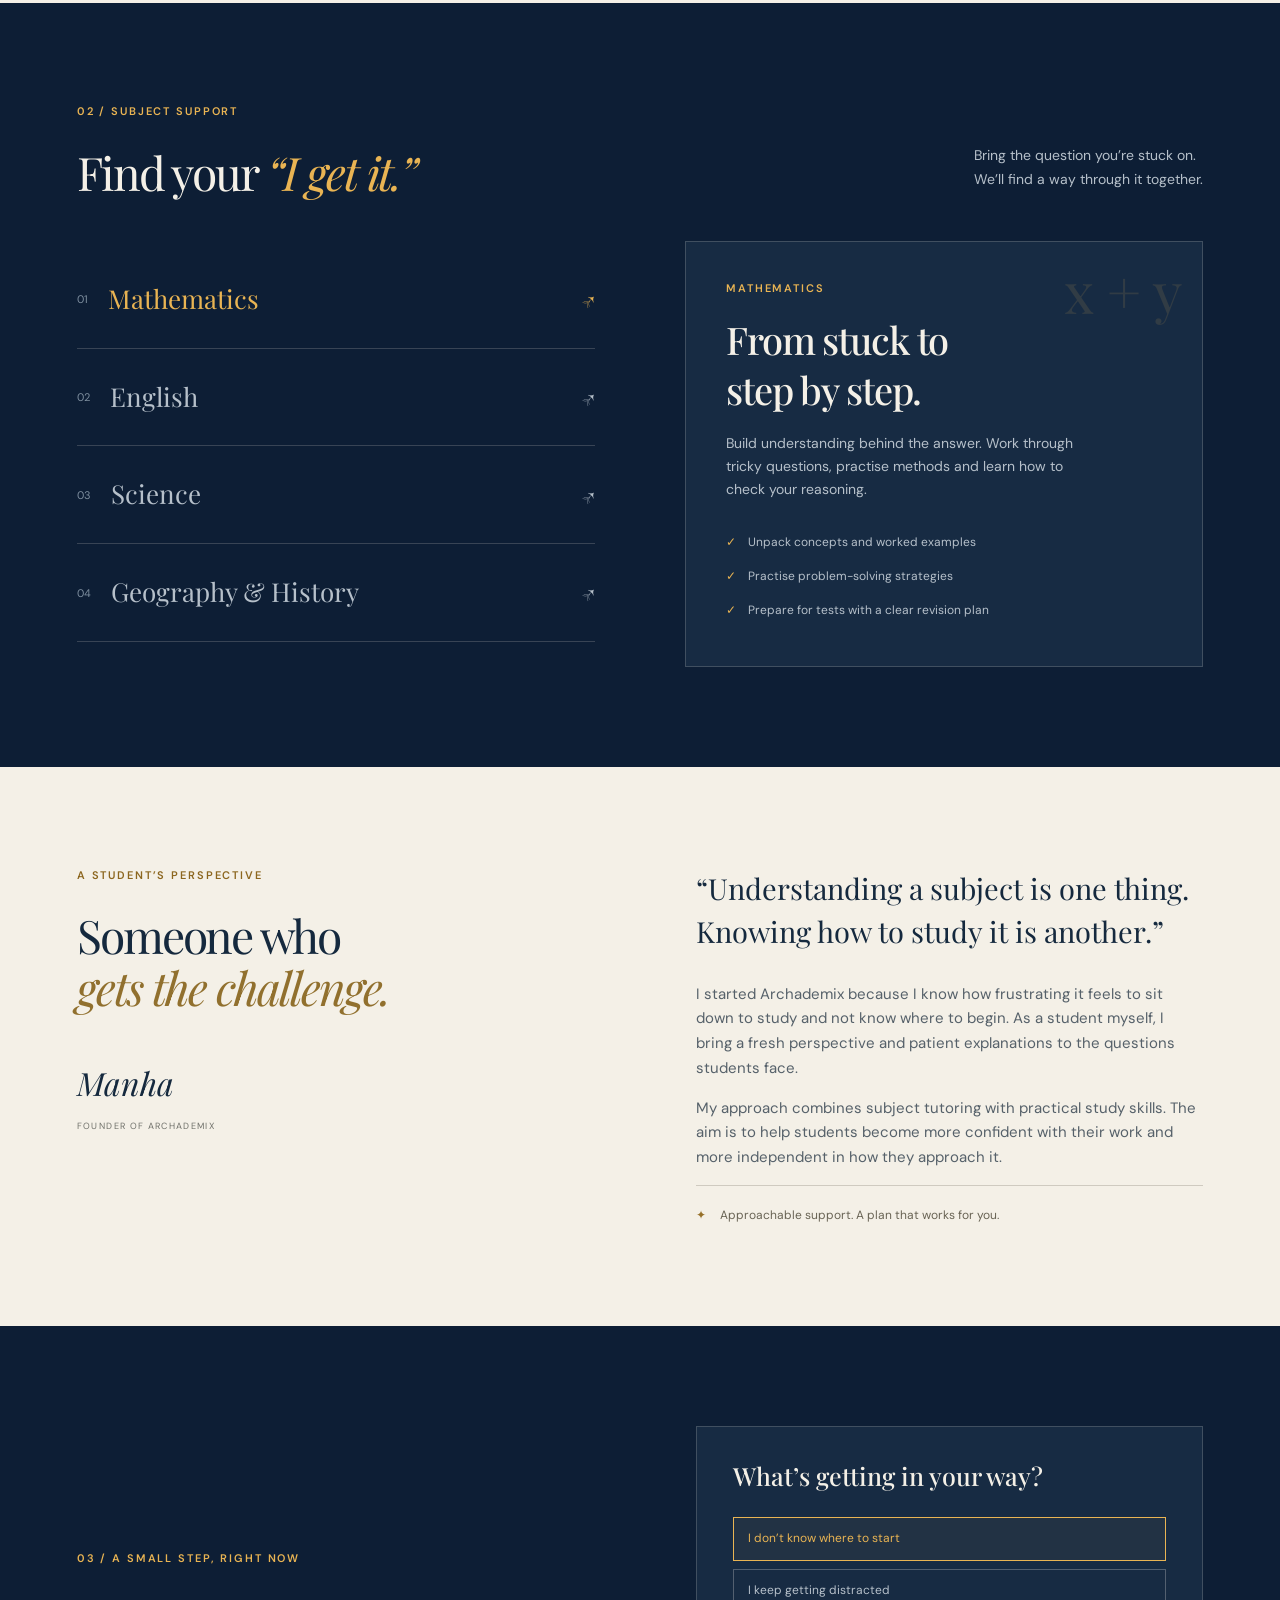
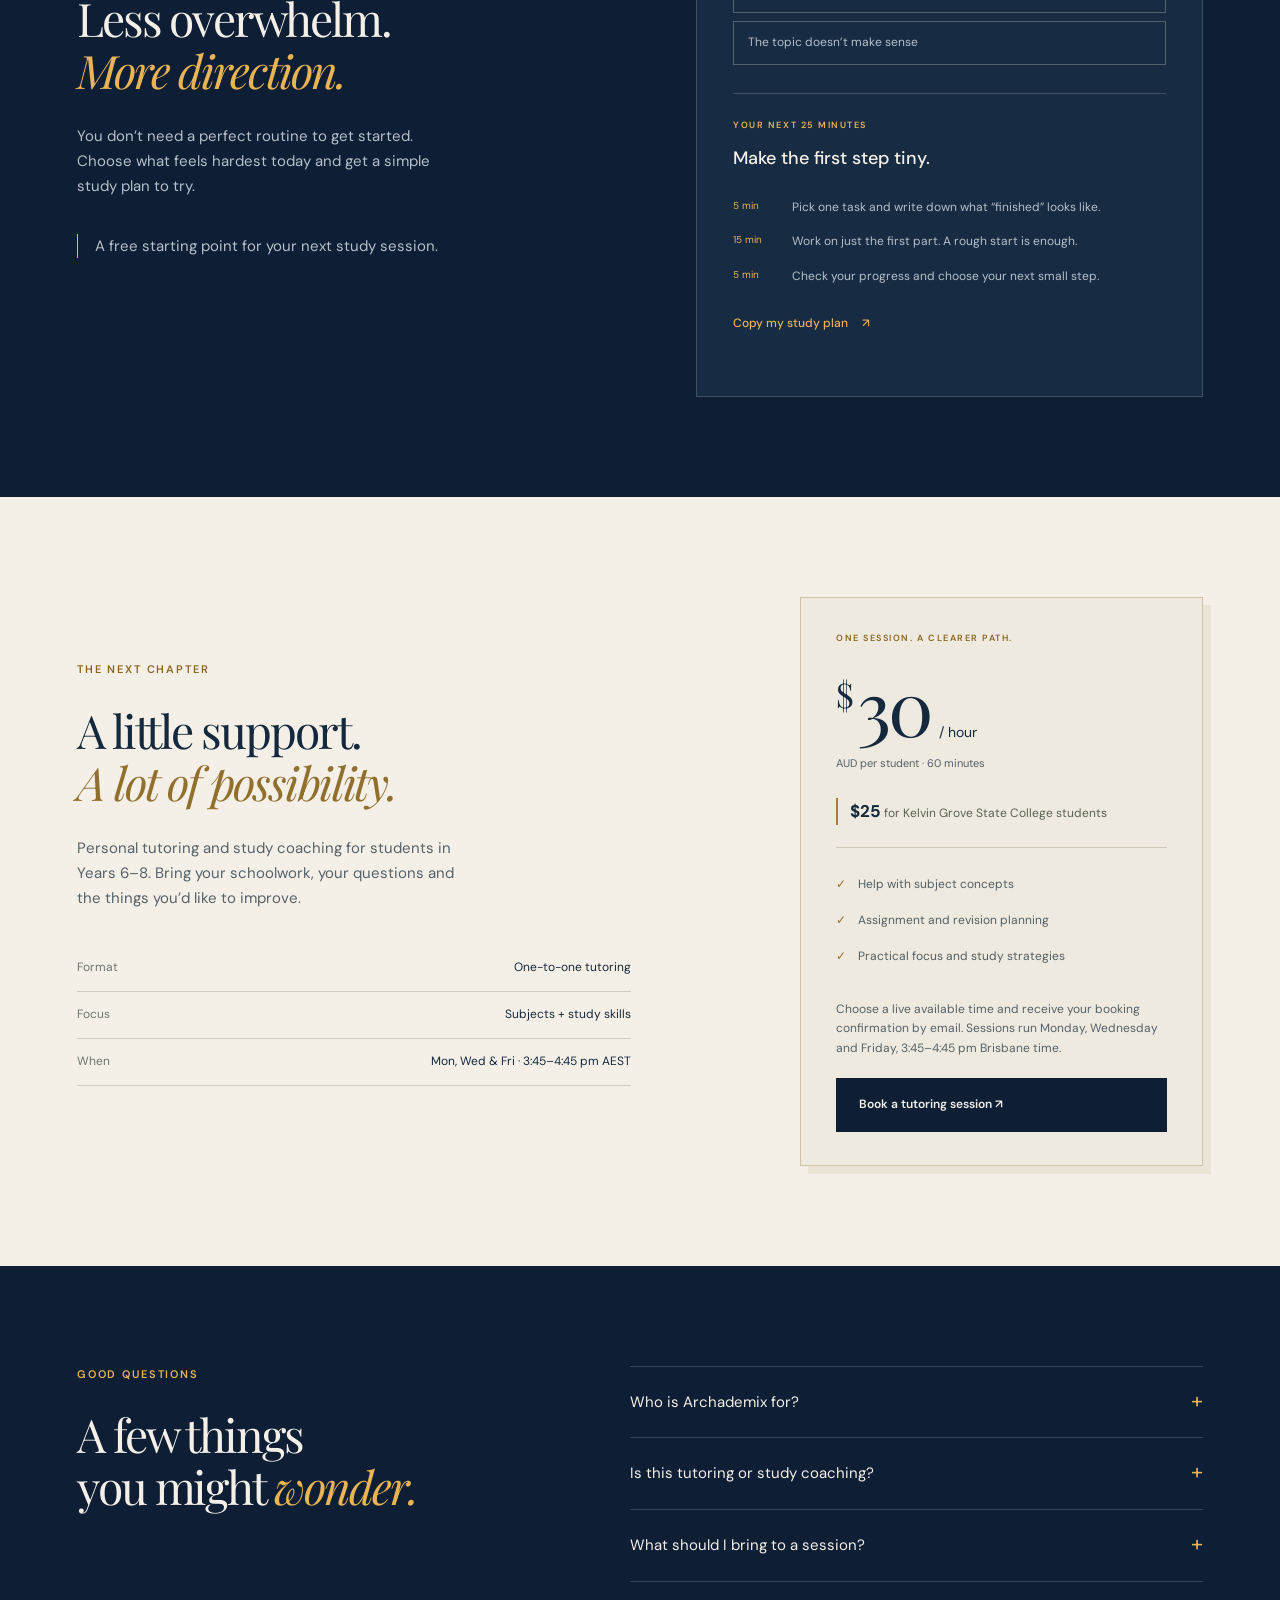
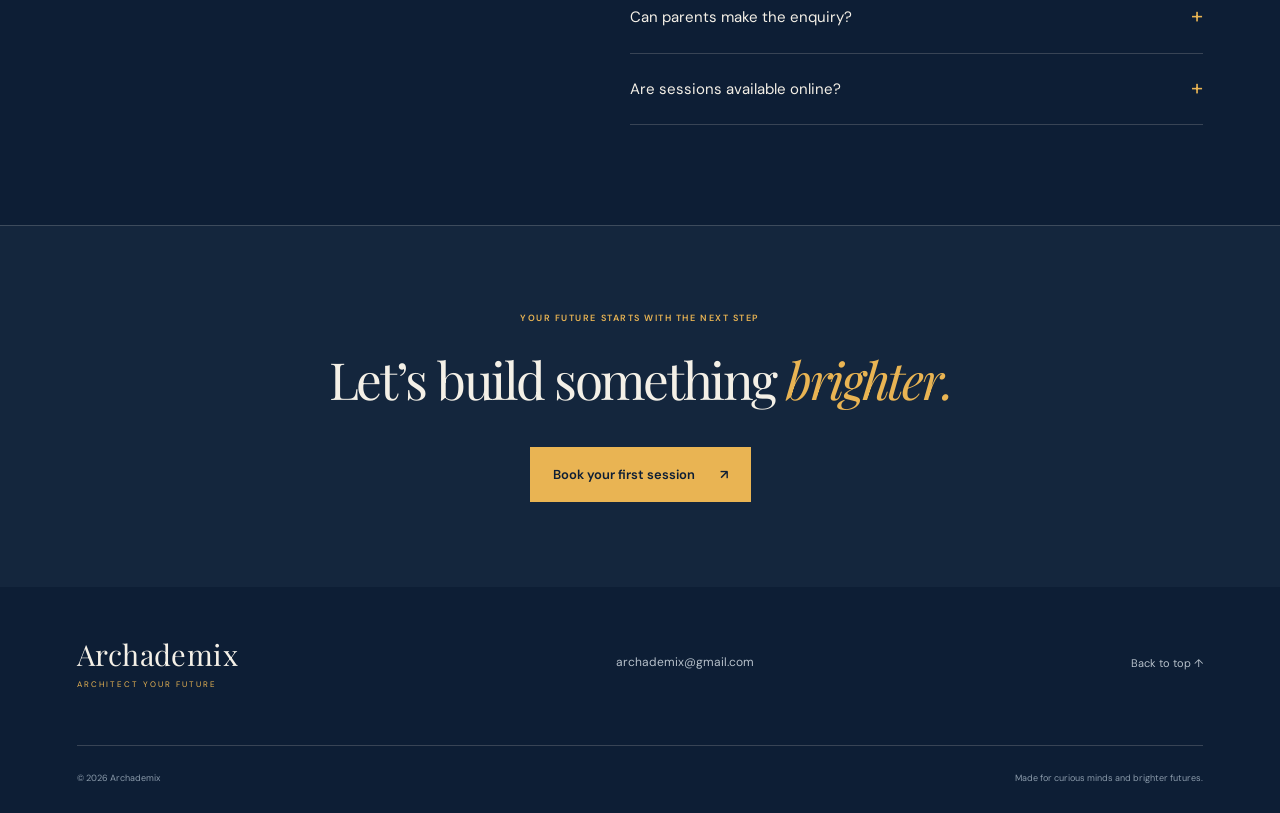
==== commit a9c3c3d6: "Add Google Calendar instant tutoring bookings and school pricing" ====
--- a/index.html
+++ b/index.html
@@ -1,82 +1,165 @@
-<!doctype html>
-<html lang="en-AU">
-<head>
-  <meta charset="utf-8">
-  <meta name="viewport" content="width=device-width, initial-scale=1">
-  <meta name="theme-color" content="#0d1e35">
-  <meta name="description" content="Archademix combines personal tutoring with study coaching for Years 6–8. Understand your subjects, organise assignments and build confidence.">
-  <meta property="og:title" content="Archademix | Architect your future">
-  <meta property="og:description" content="A clearer plan. A calmer mind. Tutoring and study coaching for Years 6–8.">
-  <meta property="og:type" content="website">
-  <meta property="og:url" content="https://mdabashar.github.io/archademix/">
-  <meta property="og:image" content="https://mdabashar.github.io/archademix/assets/archademix-logo.jpg">
-  <title>Archademix | Architect your future</title>
-  <link rel="icon" href="assets/archademix-logo.jpg" type="image/jpeg">
-  <link rel="stylesheet" href="styles.css">
-  <script src="script.js" defer></script>
-</head>
-<body>
-  <a class="skip-link" href="#main">Skip to content</a>
-  <header class="site-header">
-    <a class="wordmark" href="#home" aria-label="Archademix home">Archademix<span>ARCHITECT YOUR FUTURE</span></a>
-    <button class="menu-toggle" aria-expanded="false" aria-controls="navigation">Menu <span aria-hidden="true">☰</span></button>
-    <nav id="navigation" aria-label="Main navigation">
-      <a href="#approach">Our approach</a><a href="#subjects">Subjects</a><a href="#study-plan">Study planner</a><a class="nav-cta" href="#sessions">Explore sessions <span aria-hidden="true">↗</span></a>
-    </nav>
-  </header>
-  <main id="main">
-    <section class="hero section-wrap" id="home">
-      <div class="hero-copy">
-        <p class="eyebrow"><span class="gold-dot"></span> PERSONAL TUTORING · YEARS 6–8</p>
-        <h1>A clearer plan.<br>A calmer mind.<br><em>A brighter future.</em></h1>
-        <p class="hero-description">Make sense of the hard stuff. Build habits that stick. Tutoring and study coaching that help you take the next step with confidence.</p>
-        <div class="hero-actions"><a class="button button-gold" href="#sessions">Find your starting point <span aria-hidden="true">↗</span></a><a class="text-link" href="#approach">Discover the approach <span aria-hidden="true">↓</span></a></div>
-        <div class="hero-caption"><span class="caption-line"></span> SUPPORT FOR TODAY. SKILLS FOR TOMORROW.</div>
-      </div>
-      <div class="hero-art">
-        <div class="art-top"><span>THE ARCHademix BLUEPRINT</span><span aria-hidden="true">01 / 03</span></div>
-        <img src="assets/archademix-logo.jpg" width="920" height="920" alt="Archademix logo: a gold graduation cap above an ivory tower of books, with the words Architect Your Future" fetchpriority="high">
-        <div class="art-bottom"><span>Built on understanding.</span><span>Designed for growth.</span></div>
-      </div>
-    </section>
-    <div class="promise-strip"><span>Understand your subjects</span><span aria-hidden="true">✦</span><span>Take control of your time</span><span aria-hidden="true">✦</span><span>Build lasting study habits</span><span aria-hidden="true">✦</span></div>
-    <section class="approach section-wrap light-section" id="approach">
-      <div class="section-intro"><p class="eyebrow">01 / THE APPROACH</p><h2>More than getting<br>through <em>homework.</em></h2><p>When school feels overwhelming, a little structure can make a big difference. We work through subject content together and practise the skills that make independent study easier.</p></div>
-      <div class="approach-steps">
-        <article><span class="step-index">01</span><div><h3>Understand it.</h3><p>Break complex concepts into manageable steps. Ask questions, work through examples and find the explanation that clicks.</p></div><span class="step-symbol" aria-hidden="true">↗</span></article>
-        <article><span class="step-index">02</span><div><h3>Plan it.</h3><p>Turn a big assignment into a clear sequence. Organise your time, use teacher feedback and know what to tackle next.</p></div><span class="step-symbol" aria-hidden="true">↗</span></article>
-        <article><span class="step-index">03</span><div><h3>Make it a habit.</h3><p>Practise revision and focus strategies that suit you. Build a repeatable routine you can take into your next school year.</p></div><span class="step-symbol" aria-hidden="true">↗</span></article>
-      </div>
-    </section>
-    <section class="subjects section-wrap" id="subjects">
-      <div class="section-heading"><div><p class="eyebrow">02 / SUBJECT SUPPORT</p><h2>Find your <em>“I get it.”</em></h2></div><p>Bring the question you’re stuck on.<br>We’ll find a way through it together.</p></div>
-      <div class="subject-layout">
-        <div class="subject-tabs" role="tablist" aria-label="Tutoring subjects">
-          <button id="tab-maths" role="tab" aria-selected="true" aria-controls="subject-panel" data-subject="maths" tabindex="0"><span>01</span> Mathematics <span aria-hidden="true">↗</span></button>
-          <button id="tab-english" role="tab" aria-selected="false" aria-controls="subject-panel" data-subject="english" tabindex="-1"><span>02</span> English <span aria-hidden="true">↗</span></button>
-          <button id="tab-science" role="tab" aria-selected="false" aria-controls="subject-panel" data-subject="science" tabindex="-1"><span>03</span> Science <span aria-hidden="true">↗</span></button>
-          <button id="tab-humanities" role="tab" aria-selected="false" aria-controls="subject-panel" data-subject="humanities" tabindex="-1"><span>04</span> Geography &amp; History <span aria-hidden="true">↗</span></button>
-        </div>
-        <div class="subject-panel" id="subject-panel" role="tabpanel" aria-labelledby="tab-maths" tabindex="0">
-          <span class="subject-motif" aria-hidden="true">x + y</span><p class="eyebrow" id="subject-label">MATHEMATICS</p><h3 id="subject-title">From stuck to<br>step by step.</h3><p id="subject-description">Build understanding behind the answer. Work through tricky questions, practise methods and learn how to check your reasoning.</p><ul id="subject-list"><li>Unpack concepts and worked examples</li><li>Practise problem-solving strategies</li><li>Prepare for tests with a clear revision plan</li></ul>
-        </div>
-      </div>
-    </section>
-    <section class="founder section-wrap light-section" id="about">
-      <div class="founder-heading"><p class="eyebrow">A STUDENT’S PERSPECTIVE</p><h2>Someone who<br><em>gets the challenge.</em></h2><div class="founder-signature">Manha<span>FOUNDER OF ARCHADEMIX</span></div></div>
-      <div class="founder-story"><p class="large-copy">“Understanding a subject is one thing. Knowing how to study it is another.”</p><p>I started Archademix because I know how frustrating it feels to sit down to study and not know where to begin. As a student myself, I bring a fresh perspective and patient explanations to the questions students face.</p><p>My approach combines subject tutoring with practical study skills. The aim is to help students become more confident with their work and more independent in how they approach it.</p><div class="founder-note"><span aria-hidden="true">✦</span> Approachable support. A plan that works for you.</div></div>
-    </section>
-    <section class="planner section-wrap" id="study-plan">
-      <div class="planner-copy"><p class="eyebrow">03 / A SMALL STEP, RIGHT NOW</p><h2>Less overwhelm.<br><em>More direction.</em></h2><p>You don’t need a perfect routine to get started. Choose what feels hardest today and get a simple study plan to try.</p><p class="planner-footnote">A free starting point for your next study session.</p></div>
-      <div class="planner-tool"><h3>What’s getting in your way?</h3><div class="focus-options" role="group" aria-label="Choose your study challenge"><button class="selected" data-focus="start" aria-pressed="true">I don’t know where to start</button><button data-focus="focus" aria-pressed="false">I keep getting distracted</button><button data-focus="understand" aria-pressed="false">The topic doesn’t make sense</button></div><div class="plan-result" aria-live="polite"><p class="eyebrow">YOUR NEXT 25 MINUTES</p><h4 id="plan-title">Make the first step tiny.</h4><ol id="plan-steps"><li><span>5 min</span> Pick one task and write down what “finished” looks like.</li><li><span>15 min</span> Work on just the first part. A rough start is enough.</li><li><span>5 min</span> Check your progress and choose your next small step.</li></ol></div><button class="text-link copy-plan" id="copy-plan">Copy my study plan <span aria-hidden="true">↗</span></button><p class="copy-status" id="copy-status" role="status"></p></div>
-    </section>
-    <section class="sessions section-wrap light-section" id="sessions">
-      <div class="sessions-copy"><p class="eyebrow">THE NEXT CHAPTER</p><h2>A little support.<br><em>A lot of possibility.</em></h2><p>Personal tutoring and study coaching for students in Years 6–8. Bring your schoolwork, your questions and the things you’d like to improve.</p><dl class="session-details"><div><dt>Format</dt><dd>One-to-one tutoring</dd></div><div><dt>Focus</dt><dd>Subjects + study skills</dd></div><div><dt>When</dt><dd>After-school sessions</dd></div></dl></div>
-      <div class="pricing"><p class="eyebrow">ONE SESSION. A CLEARER PATH.</p><p class="price"><span>$</span>30<span>/ hour</span></p><p class="price-currency">AUD per student</p><hr><ul><li>Help with subject concepts</li><li>Assignment and revision planning</li><li>Practical focus and study strategies</li></ul><div id="contact-area"><p class="launch-note">Let’s find the right support.</p><p class="launch-description">Tell us the student’s year level, the subject they need help with and what they’d like to work on.</p><a class="button button-navy" href="mailto:archademix@gmail.com?subject=Archademix%20session%20enquiry">Email a session enquiry <span aria-hidden="true">↗</span></a></div></div>
-    </section>
-    <section class="faq section-wrap" id="faq"><div><p class="eyebrow">GOOD QUESTIONS</p><h2>A few things<br>you might <em>wonder.</em></h2></div><div class="faq-list"><details><summary>Who is Archademix for?<span aria-hidden="true">+</span></summary><p>Students in Years 6–8 who would like support with their subjects, assignments, organisation or study routines. We start with what the student needs help with.</p></details><details><summary>Is this tutoring or study coaching?<span aria-hidden="true">+</span></summary><p>Both. Sessions combine explanations and practice in school subjects with ways to plan assignments, organise revision and build useful study habits.</p></details><details><summary>What should I bring to a session?<span aria-hidden="true">+</span></summary><p>Bring the schoolwork you’d like to focus on, relevant class notes, assignment instructions and any teacher feedback. A specific question or goal is a great starting point.</p></details><details><summary>Can parents make the enquiry?<span aria-hidden="true">+</span></summary><p>Yes. Parents and carers are welcome to discuss the student’s goals and session arrangements. Email <a href="mailto:archademix@gmail.com">archademix@gmail.com</a> to discuss availability and arrange a session.</p></details><details><summary>Are sessions available online?<span aria-hidden="true">+</span></summary><p>The initial focus is face-to-face tutoring after school. Online sessions may be explored in the future. Please confirm the available format before arranging a session.</p></details></div></section>
-    <section class="closing section-wrap"><p class="eyebrow">YOUR FUTURE STARTS WITH THE NEXT STEP</p><h2>Let’s build something <em>brighter.</em></h2><a class="button button-gold" href="#sessions">Explore your next step <span aria-hidden="true">↗</span></a></section>
-  </main>
-  <footer class="section-wrap"><a class="wordmark" href="#home">Archademix<span>ARCHITECT YOUR FUTURE</span></a><p><a href="mailto:archademix@gmail.com">archademix@gmail.com</a></p><a href="#home">Back to top ↑</a><div class="footer-bottom"><span>© <span id="year">2026</span> Archademix</span><span>Made for curious minds and brighter futures.</span></div></footer>
-</body>
-</html>
+<!doctype html>+
+<html lang="en-AU">+
+<head>+
+  <meta charset="utf-8">+
+  <meta name="viewport" content="width=device-width, initial-scale=1">+
+  <meta name="theme-color" content="#0d1e35">+
+  <meta name="description" content="Archademix combines personal tutoring with study coaching for Years 6–8. Understand your subjects, organise assignments and build confidence.">+
+  <meta property="og:title" content="Archademix | Architect your future">+
+  <meta property="og:description" content="A clearer plan. A calmer mind. Tutoring and study coaching for Years 6–8.">+
+  <meta property="og:type" content="website">+
+  <link rel="canonical" href="https://archademix.com/">
+  <meta property="og:url" content="https://archademix.com/">+
+  <meta property="og:image" content="https://archademix.com/assets/archademix-logo.jpg">+
+  <title>Archademix | Architect your future</title>+
+  <link rel="icon" href="assets/archademix-logo.jpg" type="image/jpeg">+
+  <link rel="stylesheet" href="styles.css">+
+  <script src="script.js" defer></script>+
+</head>+
+<body>+
+  <a class="skip-link" href="#main">Skip to content</a>+
+  <header class="site-header">+
+    <a class="wordmark" href="#home" aria-label="Archademix home">Archademix<span>ARCHITECT YOUR FUTURE</span></a>+
+    <button class="menu-toggle" aria-expanded="false" aria-controls="navigation">Menu <span aria-hidden="true">☰</span></button>+
+    <nav id="navigation" aria-label="Main navigation">+
+      <a href="#approach">Our approach</a><a href="#subjects">Subjects</a><a href="#study-plan">Study planner</a><a class="nav-cta" href="booking.html">Book a session <span aria-hidden="true">↗</span></a>+
+    </nav>+
+  </header>+
+  <main id="main">+
+    <section class="hero section-wrap" id="home">+
+      <div class="hero-copy">+
+        <p class="eyebrow"><span class="gold-dot"></span> PERSONAL TUTORING · YEARS 6–8</p>+
+        <h1>A clearer plan.<br>A calmer mind.<br><em>A brighter future.</em></h1>+
+        <p class="hero-description">Make sense of the hard stuff. Build habits that stick. Tutoring and study coaching that help you take the next step with confidence.</p>+
+        <div class="hero-actions"><a class="button button-gold" href="booking.html">Book a tutoring session <span aria-hidden="true">↗</span></a><a class="text-link" href="#approach">Discover the approach <span aria-hidden="true">↓</span></a></div>+
+        <div class="hero-caption"><span class="caption-line"></span> SUPPORT FOR TODAY. SKILLS FOR TOMORROW.</div>+
+      </div>+
+      <div class="hero-art">+
+        <div class="art-top"><span>THE ARCHademix BLUEPRINT</span><span aria-hidden="true">01 / 03</span></div>+
+        <img src="assets/archademix-logo.jpg" width="920" height="920" alt="Archademix logo: a gold graduation cap above an ivory tower of books, with the words Architect Your Future" fetchpriority="high">+
+        <div class="art-bottom"><span>Built on understanding.</span><span>Designed for growth.</span></div>+
+      </div>+
+    </section>+
+    <div class="promise-strip"><span>Understand your subjects</span><span aria-hidden="true">✦</span><span>Take control of your time</span><span aria-hidden="true">✦</span><span>Build lasting study habits</span><span aria-hidden="true">✦</span></div>+
+    <section class="approach section-wrap light-section" id="approach">+
+      <div class="section-intro"><p class="eyebrow">01 / THE APPROACH</p><h2>More than getting<br>through <em>homework.</em></h2><p>When school feels overwhelming, a little structure can make a big difference. We work through subject content together and practise the skills that make independent study easier.</p></div>+
+      <div class="approach-steps">+
+        <article><span class="step-index">01</span><div><h3>Understand it.</h3><p>Break complex concepts into manageable steps. Ask questions, work through examples and find the explanation that clicks.</p></div><span class="step-symbol" aria-hidden="true">↗</span></article>+
+        <article><span class="step-index">02</span><div><h3>Plan it.</h3><p>Turn a big assignment into a clear sequence. Organise your time, use teacher feedback and know what to tackle next.</p></div><span class="step-symbol" aria-hidden="true">↗</span></article>+
+        <article><span class="step-index">03</span><div><h3>Make it a habit.</h3><p>Practise revision and focus strategies that suit you. Build a repeatable routine you can take into your next school year.</p></div><span class="step-symbol" aria-hidden="true">↗</span></article>+
+      </div>+
+    </section>+
+    <section class="subjects section-wrap" id="subjects">+
+      <div class="section-heading"><div><p class="eyebrow">02 / SUBJECT SUPPORT</p><h2>Find your <em>“I get it.”</em></h2></div><p>Bring the question you’re stuck on.<br>We’ll find a way through it together.</p></div>+
+      <div class="subject-layout">+
+        <div class="subject-tabs" role="tablist" aria-label="Tutoring subjects">+
+          <button id="tab-maths" role="tab" aria-selected="true" aria-controls="subject-panel" data-subject="maths" tabindex="0"><span>01</span> Mathematics <span aria-hidden="true">↗</span></button>+
+          <button id="tab-english" role="tab" aria-selected="false" aria-controls="subject-panel" data-subject="english" tabindex="-1"><span>02</span> English <span aria-hidden="true">↗</span></button>+
+          <button id="tab-science" role="tab" aria-selected="false" aria-controls="subject-panel" data-subject="science" tabindex="-1"><span>03</span> Science <span aria-hidden="true">↗</span></button>+
+          <button id="tab-humanities" role="tab" aria-selected="false" aria-controls="subject-panel" data-subject="humanities" tabindex="-1"><span>04</span> Geography &amp; History <span aria-hidden="true">↗</span></button>+
+        </div>+
+        <div class="subject-panel" id="subject-panel" role="tabpanel" aria-labelledby="tab-maths" tabindex="0">+
+          <span class="subject-motif" aria-hidden="true">x + y</span><p class="eyebrow" id="subject-label">MATHEMATICS</p><h3 id="subject-title">From stuck to<br>step by step.</h3><p id="subject-description">Build understanding behind the answer. Work through tricky questions, practise methods and learn how to check your reasoning.</p><ul id="subject-list"><li>Unpack concepts and worked examples</li><li>Practise problem-solving strategies</li><li>Prepare for tests with a clear revision plan</li></ul>+
+        </div>+
+      </div>+
+    </section>+
+    <section class="founder section-wrap light-section" id="about">+
+      <div class="founder-heading"><p class="eyebrow">A STUDENT’S PERSPECTIVE</p><h2>Someone who<br><em>gets the challenge.</em></h2><div class="founder-signature">Manha<span>FOUNDER OF ARCHADEMIX</span></div></div>+
+      <div class="founder-story"><p class="large-copy">“Understanding a subject is one thing. Knowing how to study it is another.”</p><p>I started Archademix because I know how frustrating it feels to sit down to study and not know where to begin. As a student myself, I bring a fresh perspective and patient explanations to the questions students face.</p><p>My approach combines subject tutoring with practical study skills. The aim is to help students become more confident with their work and more independent in how they approach it.</p><div class="founder-note"><span aria-hidden="true">✦</span> Approachable support. A plan that works for you.</div></div>+
+    </section>+
+    <section class="planner section-wrap" id="study-plan">+
+      <div class="planner-copy"><p class="eyebrow">03 / A SMALL STEP, RIGHT NOW</p><h2>Less overwhelm.<br><em>More direction.</em></h2><p>You don’t need a perfect routine to get started. Choose what feels hardest today and get a simple study plan to try.</p><p class="planner-footnote">A free starting point for your next study session.</p></div>+
+      <div class="planner-tool"><h3>What’s getting in your way?</h3><div class="focus-options" role="group" aria-label="Choose your study challenge"><button class="selected" data-focus="start" aria-pressed="true">I don’t know where to start</button><button data-focus="focus" aria-pressed="false">I keep getting distracted</button><button data-focus="understand" aria-pressed="false">The topic doesn’t make sense</button></div><div class="plan-result" aria-live="polite"><p class="eyebrow">YOUR NEXT 25 MINUTES</p><h4 id="plan-title">Make the first step tiny.</h4><ol id="plan-steps"><li><span>5 min</span> Pick one task and write down what “finished” looks like.</li><li><span>15 min</span> Work on just the first part. A rough start is enough.</li><li><span>5 min</span> Check your progress and choose your next small step.</li></ol></div><button class="text-link copy-plan" id="copy-plan">Copy my study plan <span aria-hidden="true">↗</span></button><p class="copy-status" id="copy-status" role="status"></p></div>+
+    </section>+
+    <section class="sessions section-wrap light-section" id="sessions">+
+      <div class="sessions-copy"><p class="eyebrow">THE NEXT CHAPTER</p><h2>A little support.<br><em>A lot of possibility.</em></h2><p>Personal tutoring and study coaching for students in Years 6–8. Bring your schoolwork, your questions and the things you’d like to improve.</p><dl class="session-details"><div><dt>Format</dt><dd>One-to-one tutoring</dd></div><div><dt>Focus</dt><dd>Subjects + study skills</dd></div><div><dt>When</dt><dd>Mon, Wed &amp; Fri · 3:45–4:45 pm AEST</dd></div></dl></div>+
+      <div class="pricing"><p class="eyebrow">ONE SESSION. A CLEARER PATH.</p><p class="price"><span>$</span>30<span>/ hour</span></p><p class="price-currency">AUD per student · 60 minutes</p><p class="school-price"><strong>$25</strong> for Kelvin Grove State College students</p><hr><ul><li>Help with subject concepts</li><li>Assignment and revision planning</li><li>Practical focus and study strategies</li></ul><div id="contact-area"><p class="launch-note">Your next step, booked.</p><p class="launch-description">Choose a live available time and receive your booking confirmation by email.</p><a class="button button-navy" href="booking.html">Book a tutoring session <span aria-hidden="true">↗</span></a></div></div>+
+    </section>+
+    <section class="faq section-wrap" id="faq"><div><p class="eyebrow">GOOD QUESTIONS</p><h2>A few things<br>you might <em>wonder.</em></h2></div><div class="faq-list"><details><summary>Who is Archademix for?<span aria-hidden="true">+</span></summary><p>Students in Years 6–8 who would like support with their subjects, assignments, organisation or study routines. We start with what the student needs help with.</p></details><details><summary>Is this tutoring or study coaching?<span aria-hidden="true">+</span></summary><p>Both. Sessions combine explanations and practice in school subjects with ways to plan assignments, organise revision and build useful study habits.</p></details><details><summary>What should I bring to a session?<span aria-hidden="true">+</span></summary><p>Bring the schoolwork you’d like to focus on, relevant class notes, assignment instructions and any teacher feedback. A specific question or goal is a great starting point.</p></details><details><summary>Can parents make the enquiry?<span aria-hidden="true">+</span></summary><p>Yes. Parents and carers are welcome to discuss the student’s goals and session arrangements. Choose an available time on the <a href="booking.html">booking page</a>. Google Calendar sends a confirmation email when the booking is completed. Sessions are Monday, Wednesday and Friday, 3:45–4:45 pm Brisbane time.</p></details><details><summary>Are sessions available online?<span aria-hidden="true">+</span></summary><p>The initial focus is face-to-face tutoring after school. Online sessions may be explored in the future. Please confirm the available format before arranging a session.</p></details></div></section>+
+    <section class="closing section-wrap"><p class="eyebrow">YOUR FUTURE STARTS WITH THE NEXT STEP</p><h2>Let’s build something <em>brighter.</em></h2><a class="button button-gold" href="booking.html">Book your first session <span aria-hidden="true">↗</span></a></section>+
+  </main>+
+  <footer class="section-wrap"><a class="wordmark" href="#home">Archademix<span>ARCHITECT YOUR FUTURE</span></a><p><a href="mailto:archademix@gmail.com">archademix@gmail.com</a></p><a href="#home">Back to top ↑</a><div class="footer-bottom"><span>© <span id="year">2026</span> Archademix</span><span>Made for curious minds and brighter futures.</span></div></footer>+
+</body>+
+</html>+
--- a/styles.css
+++ b/styles.css
@@ -1,7 +1,9 @@
-@import url('https://fonts.googleapis.com/css2?family=DM+Sans:wght@400;500;600;700&family=Manrope:wght@400;500;600;700&family=Playfair+Display:ital,wght@0,400;0,500;0,600;1,400;1,500&display=swap');
-:root{--navy:#0d1e35;--navy-light:#172b43;--ivory:#f4f0e7;--gold:#e9b453;--muted:#b6c0ca;--ink:#15293e;--line:rgba(238,233,223,.19);--serif:'Playfair Display',Georgia,serif;--sans:'DM Sans',Arial,sans-serif}
-*{box-sizing:border-box}html{scroll-behavior:smooth;scroll-padding-top:100px}body{margin:0;background:var(--navy);color:var(--ivory);font-family:var(--sans);font-size:16px;line-height:1.65}button,a{-webkit-tap-highlight-color:transparent}button{font:inherit}a{color:inherit;text-decoration:none}button{cursor:pointer}button:focus-visible,a:focus-visible,summary:focus-visible,[tabindex]:focus-visible{outline:3px solid var(--gold);outline-offset:6px}h1,h2,h3,h4,p{margin-top:0}h1,h2{font-family:var(--serif);font-weight:400;letter-spacing:-.045em;line-height:1.13}h1{font-size:clamp(48px,4.65vw,76px);margin-bottom:28px}h2{font-size:clamp(39px,3.6vw,56px);margin-bottom:28px}h3{font-size:23px;line-height:1.3;font-weight:500}em{font-weight:400;color:var(--gold)}p{color:var(--muted)}.section-wrap{padding:100px max(6vw,calc((100vw - 1280px)/2));}.eyebrow{font-size:11px;font-weight:600;letter-spacing:.17em;line-height:1.6;color:var(--gold);margin-bottom:25px}.site-header{display:flex;justify-content:space-between;align-items:center;padding:26px 6vw;border-bottom:1px solid var(--line);background:var(--navy);gap:30px}.wordmark{font-family:var(--serif);font-size:29px;line-height:1.2;letter-spacing:.015em;white-space:nowrap}.wordmark span{display:block;font-family:var(--sans);font-size:8px;letter-spacing:.25em;color:var(--gold);margin-top:8px}.site-header nav{display:flex;align-items:center;gap:34px;font-size:13px}.site-header nav a:not(.nav-cta){color:var(--muted)}.site-header nav a:hover{color:var(--gold)}.nav-cta{border:1px solid rgba(233,180,83,.6);padding:12px 20px}.nav-cta span{margin-left:16px}.menu-toggle{display:none}.skip-link{position:absolute;top:-100px;left:20px;z-index:20;background:var(--gold);color:var(--navy);padding:12px}.skip-link:focus{top:10px}.hero{display:grid;grid-template-columns:1.1fr 1fr;gap:7%;align-items:center;padding-top:74px;padding-bottom:78px}.gold-dot{display:inline-block;width:6px;height:6px;background:var(--gold);border-radius:50%;margin-right:9px;vertical-align:middle}.hero-description{max-width:490px;font-size:16px;line-height:1.9}.hero-actions{display:flex;flex-wrap:wrap;gap:27px;align-items:center;margin-top:34px}.button{display:inline-flex;align-items:center;justify-content:space-between;gap:25px;padding:16px 22px;font-size:13px;font-weight:600;border:1px solid transparent;transition:background .2s,transform .2s}.button:hover{transform:translateY(-2px)}.button-gold{background:var(--gold);color:var(--navy)}.button-gold:hover{background:#f2c475}.text-link{display:inline-flex;gap:14px;align-items:center;font-size:12px;font-weight:500;border:0;background:none;color:var(--ivory);padding:0;transition:color .2s}.text-link:hover{color:var(--gold)}.hero-caption{display:flex;gap:13px;align-items:center;font-size:9px;letter-spacing:.16em;color:var(--muted);margin-top:49px}.caption-line{width:29px;height:1px;background:var(--gold)}.hero-art{position:relative;border:1px solid rgba(233,180,83,.3);padding:24px;background:#0c1d33;box-shadow:18px 18px 0 -1px var(--navy),18px 18px 0 0 rgba(233,180,83,.13)}.hero-art img{display:block;width:100%;height:auto}.art-top,.art-bottom{display:flex;justify-content:space-between;gap:15px;font-size:9px;letter-spacing:.1em;color:#bbc1c7}.art-top{text-transform:uppercase;border-bottom:1px solid var(--line);padding-bottom:17px}.art-top span:first-child{color:var(--gold)}.art-bottom{border-top:1px solid var(--line);padding-top:17px;font-size:10px;letter-spacing:0}.promise-strip{border-top:1px solid var(--line);border-bottom:1px solid var(--line);display:flex;gap:32px;align-items:center;justify-content:center;padding:27px 5vw;font-family:var(--serif);font-size:20px}.promise-strip span:nth-child(even){color:var(--gold);font-size:16px}.light-section{background:var(--ivory);color:var(--ink)}.light-section p{color:#56616a}.light-section .eyebrow{color:#8c661f}.light-section em{color:#91702e}.approach{display:grid;grid-template-columns:1fr 1.2fr;gap:10%}.section-intro>p:last-child{max-width:390px;font-size:15px}.approach-steps article{display:flex;gap:26px;border-top:1px solid #cfcac0;padding:25px 0 26px}.approach-steps article:last-child{border-bottom:1px solid #cfcac0}.step-index{font-family:var(--serif);font-size:19px;color:#967029}.step-symbol{margin-left:auto;color:#967029}.approach-steps h3{font-family:var(--serif);font-size:26px;margin:0 0 10px}.approach-steps p{font-size:14px;line-height:1.8;margin:0;max-width:380px}.section-heading{display:flex;justify-content:space-between;align-items:flex-end;gap:45px;margin-bottom:43px}.section-heading h2{margin-bottom:0}.section-heading>p{font-size:14px;margin:0 0 7px}.subject-layout{display:grid;grid-template-columns:1fr 1fr;gap:8%}.subject-tabs{padding-top:10px;display:flex;flex-direction:column}.subject-tabs button{display:flex;align-items:center;gap:20px;background:transparent;color:var(--muted);border:0;border-bottom:1px solid var(--line);padding:27px 0;text-align:left;font-family:var(--serif);font-size:26px;transition:color .2s}.subject-tabs button>span:first-child{font-family:var(--sans);font-size:11px;color:#7e8f9f}.subject-tabs button>span:last-child{margin-left:auto;font-size:21px}.subject-tabs button[aria-selected=true]{color:var(--gold)}.subject-tabs button:hover{color:var(--ivory)}.subject-panel{position:relative;overflow:hidden;background:var(--navy-light);border:1px solid var(--line);padding:38px 40px;min-height:365px}.subject-panel h3{font-family:var(--serif);font-size:38px;letter-spacing:-.03em;margin-bottom:18px}.subject-panel p:not(.eyebrow){font-size:14px;max-width:370px}.subject-panel .eyebrow{margin-bottom:18px}.subject-panel ul,.pricing ul{list-style:none;padding:0;margin:25px 0 0}.subject-panel li{font-size:12px;color:var(--muted);padding:7px 0}.subject-panel li:before,.pricing li:before{content:'✓';color:var(--gold);margin-right:12px}.subject-motif{position:absolute;right:20px;top:5px;font-family:var(--serif);font-size:58px;line-height:1.5;opacity:.12;color:var(--gold);pointer-events:none}.founder{display:grid;grid-template-columns:1fr 1fr;gap:10%}.founder-signature{font-family:var(--serif);font-size:32px;font-style:italic;margin-top:44px}.founder-signature span{display:block;font-family:var(--sans);font-style:normal;font-size:9px;letter-spacing:.15em;margin-top:9px;color:#70716b}.founder-story p{font-size:15px}.founder-story .large-copy{font-family:var(--serif);font-size:29px;line-height:1.5;color:var(--ink);margin-bottom:28px}.founder-note{border-top:1px solid #cfcac0;padding-top:20px;font-size:12px;color:#686354}.founder-note span{color:#967029;margin-right:11px}.planner{display:grid;grid-template-columns:1fr 1fr;gap:10%;align-items:center}.planner-copy>p:not(.eyebrow){max-width:390px;font-size:15px}.planner-copy .planner-footnote{border-left:1px solid var(--gold);padding-left:17px;margin-top:35px;font-size:12px;color:var(--muted)}.planner-tool{border:1px solid var(--line);padding:33px 36px;background:var(--navy-light)}.planner-tool h3{font-family:var(--serif);font-size:25px}.focus-options{display:flex;flex-direction:column;gap:8px}.focus-options button{border:1px solid #536070;background:none;color:var(--muted);text-align:left;padding:11px 14px;font-size:12px}.focus-options button.selected{color:var(--gold);border-color:var(--gold);background:rgba(233,180,83,.05)}.focus-options button:hover{border-color:var(--ivory)}.plan-result{margin-top:28px;border-top:1px solid var(--line);padding-top:24px}.plan-result .eyebrow{font-size:9px;margin-bottom:12px}.plan-result h4{font-size:18px;font-weight:500}.plan-result ol{list-style:none;margin:0 0 22px;padding:0}.plan-result li{font-size:12px;color:var(--muted);display:grid;grid-template-columns:44px 1fr;gap:15px;margin:15px 0}.plan-result li span{color:var(--gold);font-size:10px}.copy-plan{color:var(--gold)}.copy-status{font-size:11px;min-height:18px;margin:10px 0 0;color:var(--gold)}.sessions{display:grid;grid-template-columns:1.1fr .8fr;gap:15%;align-items:center}.sessions-copy>p:not(.eyebrow){max-width:400px;font-size:15px}.session-details{margin-top:35px}.session-details div{display:flex;justify-content:space-between;border-bottom:1px solid #d0ccc1;padding:13px 0;font-size:12px;gap:20px}.session-details dt{color:#6e746f}.session-details dd{margin:0;text-align:right}.pricing{border:1px solid #d0c2a3;padding:33px 35px;background:#eeeadf;box-shadow:8px 8px 0 rgba(159,130,76,.1)}.pricing .eyebrow{font-size:9px;margin-bottom:22px}.pricing .price{font-family:var(--serif);font-size:76px;color:var(--ink);line-height:1;margin-bottom:10px;letter-spacing:-.04em}.price>span:first-child{font-size:34px;vertical-align:top;display:inline-block;margin-top:9px;margin-right:6px}.price>span:last-child{font-family:var(--sans);font-size:14px;letter-spacing:0;margin-left:8px}.pricing .price-currency{font-size:11px;margin-bottom:26px}.pricing hr{border:0;border-top:1px solid #cfc8b8}.pricing li{font-size:12px;padding:8px 0;color:#535f64}.pricing li:before{color:#967029}.pricing ul{margin:19px 0 25px}.pricing .launch-note{font-size:13px;font-weight:600;color:var(--ink);margin-bottom:8px}.pricing .launch-description{font-size:12px;margin-bottom:19px}.button-navy{background:var(--navy);color:var(--ivory);width:100%;font-size:12px}.button-navy:hover{background:var(--navy-light)}.faq{display:grid;grid-template-columns:1fr 1.3fr;gap:10%}.faq-list details{border-bottom:1px solid var(--line)}.faq-list details:first-child{border-top:1px solid var(--line)}.faq-list summary{cursor:pointer;list-style:none;display:flex;justify-content:space-between;gap:25px;padding:23px 0;font-size:15px}.faq-list summary::-webkit-details-marker{display:none}.faq-list summary span{color:var(--gold);font-size:22px;line-height:1}.faq-list details[open] summary span{transform:rotate(45deg)}.faq-list details p{font-size:13px;line-height:1.9;padding-right:30px;margin-bottom:25px}.closing{text-align:center;border-top:1px solid var(--line);background:#14263d;padding-top:85px;padding-bottom:85px}.closing h2{font-size:clamp(38px,4vw,62px)}.closing .eyebrow{font-size:9px}.closing .button{margin-top:10px}footer{display:flex;align-items:center;justify-content:space-between;gap:30px;flex-wrap:wrap;padding-top:50px!important;padding-bottom:28px!important}footer>p{font-size:12px;margin:0}footer>a:last-of-type{font-size:11px;color:var(--muted)}.footer-bottom{border-top:1px solid var(--line);display:flex;justify-content:space-between;gap:20px;width:100%;padding-top:25px;font-size:9px;color:#8a9aaa;margin-top:25px}
-@media(min-width:1600px){.site-header{padding-left:max(6vw,calc((100vw - 1280px)/2));padding-right:max(6vw,calc((100vw - 1280px)/2))}}
-@media(max-width:1000px){.site-header nav{gap:18px;font-size:12px}.section-wrap{padding:75px 6vw}.hero{gap:5%}h1{font-size:49px}.hero-actions{gap:18px}.hero-actions .button{font-size:12px}.hero-art{padding:17px}.art-top{font-size:7px}.art-bottom{font-size:8px}.hero-caption{font-size:8px}.promise-strip{font-size:17px;gap:21px}.subject-tabs button{font-size:22px}.subject-panel{padding:30px}.planner-tool{padding:28px}.sessions{gap:8%}.pricing{padding:28px}.approach,.founder,.planner,.faq{gap:7%}.step-symbol{display:none}}
-@media(max-width:760px){html{scroll-padding-top:30px}.site-header{padding:22px 6vw;position:relative}.wordmark{font-size:25px}.menu-toggle{display:flex;align-items:center;gap:12px;border:1px solid var(--line);background:none;color:var(--ivory);padding:9px 12px;font-size:12px}.site-header nav{display:none;position:absolute;z-index:10;top:100%;left:0;width:100%;background:var(--navy-light);padding:26px 6vw;border-bottom:1px solid var(--line);align-items:stretch;flex-direction:column;gap:20px}.site-header nav.open{display:flex}.nav-cta{align-self:flex-start}.section-wrap{padding:64px 7vw}.hero{grid-template-columns:1fr;padding-top:52px;gap:42px}h1{font-size:clamp(43px,8.4vw,63px);margin-bottom:23px}h2{font-size:39px}.hero-description{font-size:15px;max-width:480px}.hero-actions{gap:23px;margin-top:26px}.hero-caption{margin-top:30px;letter-spacing:.12em}.hero-art{max-width:480px;width:100%;justify-self:center;padding:22px}.hero-art img{max-width:360px;margin:0 auto}.art-top{font-size:8px}.art-bottom{font-size:9px}.promise-strip{display:grid;grid-template-columns:1fr;padding:26px;text-align:center;gap:8px;font-size:17px}.promise-strip span:nth-child(even){display:none}.approach,.founder,.planner,.sessions,.faq{grid-template-columns:1fr;gap:35px}.section-intro>p:last-child{max-width:100%}.approach-steps p{max-width:100%}.section-heading{display:block;margin-bottom:32px}.section-heading>p{margin-top:20px}.subject-layout{grid-template-columns:1fr;gap:25px}.subject-tabs{display:grid;grid-template-columns:1fr 1fr;gap:0 20px}.subject-tabs button{font-family:var(--sans);font-size:13px;padding:17px 0;gap:9px}.subject-tabs button span:first-child{font-size:9px}.subject-tabs button span:last-child{font-size:14px}.subject-panel{padding:30px;min-height:360px}.subject-panel p:not(.eyebrow){max-width:100%}.founder-signature{margin-top:25px}.founder-story .large-copy{font-size:26px}.planner-copy>p:not(.eyebrow){max-width:100%}.planner-copy .planner-footnote{margin-top:22px}.planner-tool{padding:27px}.sessions-copy>p:not(.eyebrow){max-width:100%}.pricing{max-width:450px;width:100%;justify-self:center}.faq-list summary{font-size:14px}.closing h2{font-size:42px}footer{align-items:flex-start;gap:25px}footer>p{width:100%;order:2}footer>a:last-of-type{margin-left:auto;align-self:center}.footer-bottom{order:3;flex-direction:column;gap:8px;margin-top:0}}
-@media(prefers-reduced-motion:reduce){html{scroll-behavior:auto}*,*:before,*:after{transition:none!important;animation:none!important}}
+@import url('https://fonts.googleapis.com/css2?family=DM+Sans:wght@400;500;600;700&family=Manrope:wght@400;500;600;700&family=Playfair+Display:ital,wght@0,400;0,500;0,600;1,400;1,500&display=swap');
+:root{--navy:#0d1e35;--navy-light:#172b43;--ivory:#f4f0e7;--gold:#e9b453;--muted:#b6c0ca;--ink:#15293e;--line:rgba(238,233,223,.19);--serif:'Playfair Display',Georgia,serif;--sans:'DM Sans',Arial,sans-serif}
+*{box-sizing:border-box}html{scroll-behavior:smooth;scroll-padding-top:100px}body{margin:0;background:var(--navy);color:var(--ivory);font-family:var(--sans);font-size:16px;line-height:1.65}button,a{-webkit-tap-highlight-color:transparent}button{font:inherit}a{color:inherit;text-decoration:none}button{cursor:pointer}button:focus-visible,a:focus-visible,summary:focus-visible,[tabindex]:focus-visible{outline:3px solid var(--gold);outline-offset:6px}h1,h2,h3,h4,p{margin-top:0}h1,h2{font-family:var(--serif);font-weight:400;letter-spacing:-.045em;line-height:1.13}h1{font-size:clamp(48px,4.65vw,76px);margin-bottom:28px}h2{font-size:clamp(39px,3.6vw,56px);margin-bottom:28px}h3{font-size:23px;line-height:1.3;font-weight:500}em{font-weight:400;color:var(--gold)}p{color:var(--muted)}.section-wrap{padding:100px max(6vw,calc((100vw - 1280px)/2));}.eyebrow{font-size:11px;font-weight:600;letter-spacing:.17em;line-height:1.6;color:var(--gold);margin-bottom:25px}.site-header{display:flex;justify-content:space-between;align-items:center;padding:26px 6vw;border-bottom:1px solid var(--line);background:var(--navy);gap:30px}.wordmark{font-family:var(--serif);font-size:29px;line-height:1.2;letter-spacing:.015em;white-space:nowrap}.wordmark span{display:block;font-family:var(--sans);font-size:8px;letter-spacing:.25em;color:var(--gold);margin-top:8px}.site-header nav{display:flex;align-items:center;gap:34px;font-size:13px}.site-header nav a:not(.nav-cta){color:var(--muted)}.site-header nav a:hover{color:var(--gold)}.nav-cta{border:1px solid rgba(233,180,83,.6);padding:12px 20px}.nav-cta span{margin-left:16px}.menu-toggle{display:none}.skip-link{position:absolute;top:-100px;left:20px;z-index:20;background:var(--gold);color:var(--navy);padding:12px}.skip-link:focus{top:10px}.hero{display:grid;grid-template-columns:1.1fr 1fr;gap:7%;align-items:center;padding-top:74px;padding-bottom:78px}.gold-dot{display:inline-block;width:6px;height:6px;background:var(--gold);border-radius:50%;margin-right:9px;vertical-align:middle}.hero-description{max-width:490px;font-size:16px;line-height:1.9}.hero-actions{display:flex;flex-wrap:wrap;gap:27px;align-items:center;margin-top:34px}.button{display:inline-flex;align-items:center;justify-content:space-between;gap:25px;padding:16px 22px;font-size:13px;font-weight:600;border:1px solid transparent;transition:background .2s,transform .2s}.button:hover{transform:translateY(-2px)}.button-gold{background:var(--gold);color:var(--navy)}.button-gold:hover{background:#f2c475}.text-link{display:inline-flex;gap:14px;align-items:center;font-size:12px;font-weight:500;border:0;background:none;color:var(--ivory);padding:0;transition:color .2s}.text-link:hover{color:var(--gold)}.hero-caption{display:flex;gap:13px;align-items:center;font-size:9px;letter-spacing:.16em;color:var(--muted);margin-top:49px}.caption-line{width:29px;height:1px;background:var(--gold)}.hero-art{position:relative;border:1px solid rgba(233,180,83,.3);padding:24px;background:#0c1d33;box-shadow:18px 18px 0 -1px var(--navy),18px 18px 0 0 rgba(233,180,83,.13)}.hero-art img{display:block;width:100%;height:auto}.art-top,.art-bottom{display:flex;justify-content:space-between;gap:15px;font-size:9px;letter-spacing:.1em;color:#bbc1c7}.art-top{text-transform:uppercase;border-bottom:1px solid var(--line);padding-bottom:17px}.art-top span:first-child{color:var(--gold)}.art-bottom{border-top:1px solid var(--line);padding-top:17px;font-size:10px;letter-spacing:0}.promise-strip{border-top:1px solid var(--line);border-bottom:1px solid var(--line);display:flex;gap:32px;align-items:center;justify-content:center;padding:27px 5vw;font-family:var(--serif);font-size:20px}.promise-strip span:nth-child(even){color:var(--gold);font-size:16px}.light-section{background:var(--ivory);color:var(--ink)}.light-section p{color:#56616a}.light-section .eyebrow{color:#8c661f}.light-section em{color:#91702e}.approach{display:grid;grid-template-columns:1fr 1.2fr;gap:10%}.section-intro>p:last-child{max-width:390px;font-size:15px}.approach-steps article{display:flex;gap:26px;border-top:1px solid #cfcac0;padding:25px 0 26px}.approach-steps article:last-child{border-bottom:1px solid #cfcac0}.step-index{font-family:var(--serif);font-size:19px;color:#967029}.step-symbol{margin-left:auto;color:#967029}.approach-steps h3{font-family:var(--serif);font-size:26px;margin:0 0 10px}.approach-steps p{font-size:14px;line-height:1.8;margin:0;max-width:380px}.section-heading{display:flex;justify-content:space-between;align-items:flex-end;gap:45px;margin-bottom:43px}.section-heading h2{margin-bottom:0}.section-heading>p{font-size:14px;margin:0 0 7px}.subject-layout{display:grid;grid-template-columns:1fr 1fr;gap:8%}.subject-tabs{padding-top:10px;display:flex;flex-direction:column}.subject-tabs button{display:flex;align-items:center;gap:20px;background:transparent;color:var(--muted);border:0;border-bottom:1px solid var(--line);padding:27px 0;text-align:left;font-family:var(--serif);font-size:26px;transition:color .2s}.subject-tabs button>span:first-child{font-family:var(--sans);font-size:11px;color:#7e8f9f}.subject-tabs button>span:last-child{margin-left:auto;font-size:21px}.subject-tabs button[aria-selected=true]{color:var(--gold)}.subject-tabs button:hover{color:var(--ivory)}.subject-panel{position:relative;overflow:hidden;background:var(--navy-light);border:1px solid var(--line);padding:38px 40px;min-height:365px}.subject-panel h3{font-family:var(--serif);font-size:38px;letter-spacing:-.03em;margin-bottom:18px}.subject-panel p:not(.eyebrow){font-size:14px;max-width:370px}.subject-panel .eyebrow{margin-bottom:18px}.subject-panel ul,.pricing ul{list-style:none;padding:0;margin:25px 0 0}.subject-panel li{font-size:12px;color:var(--muted);padding:7px 0}.subject-panel li:before,.pricing li:before{content:'✓';color:var(--gold);margin-right:12px}.subject-motif{position:absolute;right:20px;top:5px;font-family:var(--serif);font-size:58px;line-height:1.5;opacity:.12;color:var(--gold);pointer-events:none}.founder{display:grid;grid-template-columns:1fr 1fr;gap:10%}.founder-signature{font-family:var(--serif);font-size:32px;font-style:italic;margin-top:44px}.founder-signature span{display:block;font-family:var(--sans);font-style:normal;font-size:9px;letter-spacing:.15em;margin-top:9px;color:#70716b}.founder-story p{font-size:15px}.founder-story .large-copy{font-family:var(--serif);font-size:29px;line-height:1.5;color:var(--ink);margin-bottom:28px}.founder-note{border-top:1px solid #cfcac0;padding-top:20px;font-size:12px;color:#686354}.founder-note span{color:#967029;margin-right:11px}.planner{display:grid;grid-template-columns:1fr 1fr;gap:10%;align-items:center}.planner-copy>p:not(.eyebrow){max-width:390px;font-size:15px}.planner-copy .planner-footnote{border-left:1px solid var(--gold);padding-left:17px;margin-top:35px;font-size:12px;color:var(--muted)}.planner-tool{border:1px solid var(--line);padding:33px 36px;background:var(--navy-light)}.planner-tool h3{font-family:var(--serif);font-size:25px}.focus-options{display:flex;flex-direction:column;gap:8px}.focus-options button{border:1px solid #536070;background:none;color:var(--muted);text-align:left;padding:11px 14px;font-size:12px}.focus-options button.selected{color:var(--gold);border-color:var(--gold);background:rgba(233,180,83,.05)}.focus-options button:hover{border-color:var(--ivory)}.plan-result{margin-top:28px;border-top:1px solid var(--line);padding-top:24px}.plan-result .eyebrow{font-size:9px;margin-bottom:12px}.plan-result h4{font-size:18px;font-weight:500}.plan-result ol{list-style:none;margin:0 0 22px;padding:0}.plan-result li{font-size:12px;color:var(--muted);display:grid;grid-template-columns:44px 1fr;gap:15px;margin:15px 0}.plan-result li span{color:var(--gold);font-size:10px}.copy-plan{color:var(--gold)}.copy-status{font-size:11px;min-height:18px;margin:10px 0 0;color:var(--gold)}.sessions{display:grid;grid-template-columns:1.1fr .8fr;gap:15%;align-items:center}.sessions-copy>p:not(.eyebrow){max-width:400px;font-size:15px}.session-details{margin-top:35px}.session-details div{display:flex;justify-content:space-between;border-bottom:1px solid #d0ccc1;padding:13px 0;font-size:12px;gap:20px}.session-details dt{color:#6e746f}.session-details dd{margin:0;text-align:right}.pricing{border:1px solid #d0c2a3;padding:33px 35px;background:#eeeadf;box-shadow:8px 8px 0 rgba(159,130,76,.1)}.pricing .eyebrow{font-size:9px;margin-bottom:22px}.pricing .price{font-family:var(--serif);font-size:76px;color:var(--ink);line-height:1;margin-bottom:10px;letter-spacing:-.04em}.price>span:first-child{font-size:34px;vertical-align:top;display:inline-block;margin-top:9px;margin-right:6px}.price>span:last-child{font-family:var(--sans);font-size:14px;letter-spacing:0;margin-left:8px}.pricing .price-currency{font-size:11px;margin-bottom:26px}.pricing hr{border:0;border-top:1px solid #cfc8b8}.pricing li{font-size:12px;padding:8px 0;color:#535f64}.pricing li:before{color:#967029}.pricing ul{margin:19px 0 25px}.pricing .launch-note{font-size:13px;font-weight:600;color:var(--ink);margin-bottom:8px}.pricing .launch-description{font-size:12px;margin-bottom:19px}.button-navy{background:var(--navy);color:var(--ivory);width:100%;font-size:12px}.button-navy:hover{background:var(--navy-light)}.faq{display:grid;grid-template-columns:1fr 1.3fr;gap:10%}.faq-list details{border-bottom:1px solid var(--line)}.faq-list details:first-child{border-top:1px solid var(--line)}.faq-list summary{cursor:pointer;list-style:none;display:flex;justify-content:space-between;gap:25px;padding:23px 0;font-size:15px}.faq-list summary::-webkit-details-marker{display:none}.faq-list summary span{color:var(--gold);font-size:22px;line-height:1}.faq-list details[open] summary span{transform:rotate(45deg)}.faq-list details p{font-size:13px;line-height:1.9;padding-right:30px;margin-bottom:25px}.closing{text-align:center;border-top:1px solid var(--line);background:#14263d;padding-top:85px;padding-bottom:85px}.closing h2{font-size:clamp(38px,4vw,62px)}.closing .eyebrow{font-size:9px}.closing .button{margin-top:10px}footer{display:flex;align-items:center;justify-content:space-between;gap:30px;flex-wrap:wrap;padding-top:50px!important;padding-bottom:28px!important}footer>p{font-size:12px;margin:0}footer>a:last-of-type{font-size:11px;color:var(--muted)}.footer-bottom{border-top:1px solid var(--line);display:flex;justify-content:space-between;gap:20px;width:100%;padding-top:25px;font-size:9px;color:#8a9aaa;margin-top:25px}
+@media(min-width:1600px){.site-header{padding-left:max(6vw,calc((100vw - 1280px)/2));padding-right:max(6vw,calc((100vw - 1280px)/2))}}
+@media(max-width:1000px){.site-header nav{gap:18px;font-size:12px}.section-wrap{padding:75px 6vw}.hero{gap:5%}h1{font-size:49px}.hero-actions{gap:18px}.hero-actions .button{font-size:12px}.hero-art{padding:17px}.art-top{font-size:7px}.art-bottom{font-size:8px}.hero-caption{font-size:8px}.promise-strip{font-size:17px;gap:21px}.subject-tabs button{font-size:22px}.subject-panel{padding:30px}.planner-tool{padding:28px}.sessions{gap:8%}.pricing{padding:28px}.approach,.founder,.planner,.faq{gap:7%}.step-symbol{display:none}}
+@media(max-width:760px){html{scroll-padding-top:30px}.site-header{padding:22px 6vw;position:relative}.wordmark{font-size:25px}.menu-toggle{display:flex;align-items:center;gap:12px;border:1px solid var(--line);background:none;color:var(--ivory);padding:9px 12px;font-size:12px}.site-header nav{display:none;position:absolute;z-index:10;top:100%;left:0;width:100%;background:var(--navy-light);padding:26px 6vw;border-bottom:1px solid var(--line);align-items:stretch;flex-direction:column;gap:20px}.site-header nav.open{display:flex}.nav-cta{align-self:flex-start}.section-wrap{padding:64px 7vw}.hero{grid-template-columns:1fr;padding-top:52px;gap:42px}h1{font-size:clamp(43px,8.4vw,63px);margin-bottom:23px}h2{font-size:39px}.hero-description{font-size:15px;max-width:480px}.hero-actions{gap:23px;margin-top:26px}.hero-caption{margin-top:30px;letter-spacing:.12em}.hero-art{max-width:480px;width:100%;justify-self:center;padding:22px}.hero-art img{max-width:360px;margin:0 auto}.art-top{font-size:8px}.art-bottom{font-size:9px}.promise-strip{display:grid;grid-template-columns:1fr;padding:26px;text-align:center;gap:8px;font-size:17px}.promise-strip span:nth-child(even){display:none}.approach,.founder,.planner,.sessions,.faq{grid-template-columns:1fr;gap:35px}.section-intro>p:last-child{max-width:100%}.approach-steps p{max-width:100%}.section-heading{display:block;margin-bottom:32px}.section-heading>p{margin-top:20px}.subject-layout{grid-template-columns:1fr;gap:25px}.subject-tabs{display:grid;grid-template-columns:1fr 1fr;gap:0 20px}.subject-tabs button{font-family:var(--sans);font-size:13px;padding:17px 0;gap:9px}.subject-tabs button span:first-child{font-size:9px}.subject-tabs button span:last-child{font-size:14px}.subject-panel{padding:30px;min-height:360px}.subject-panel p:not(.eyebrow){max-width:100%}.founder-signature{margin-top:25px}.founder-story .large-copy{font-size:26px}.planner-copy>p:not(.eyebrow){max-width:100%}.planner-copy .planner-footnote{margin-top:22px}.planner-tool{padding:27px}.sessions-copy>p:not(.eyebrow){max-width:100%}.pricing{max-width:450px;width:100%;justify-self:center}.faq-list summary{font-size:14px}.closing h2{font-size:42px}footer{align-items:flex-start;gap:25px}footer>p{width:100%;order:2}footer>a:last-of-type{margin-left:auto;align-self:center}.footer-bottom{order:3;flex-direction:column;gap:8px;margin-top:0}}
+@media(prefers-reduced-motion:reduce){html{scroll-behavior:auto}*,*:before,*:after{transition:none!important;animation:none!important}}
+
+.pricing .school-price{font-size:12px;line-height:1.6;color:#5b614f;border-left:2px solid #a78138;padding-left:12px;margin-bottom:22px}.school-price strong{font-size:17px;color:var(--ink)}
